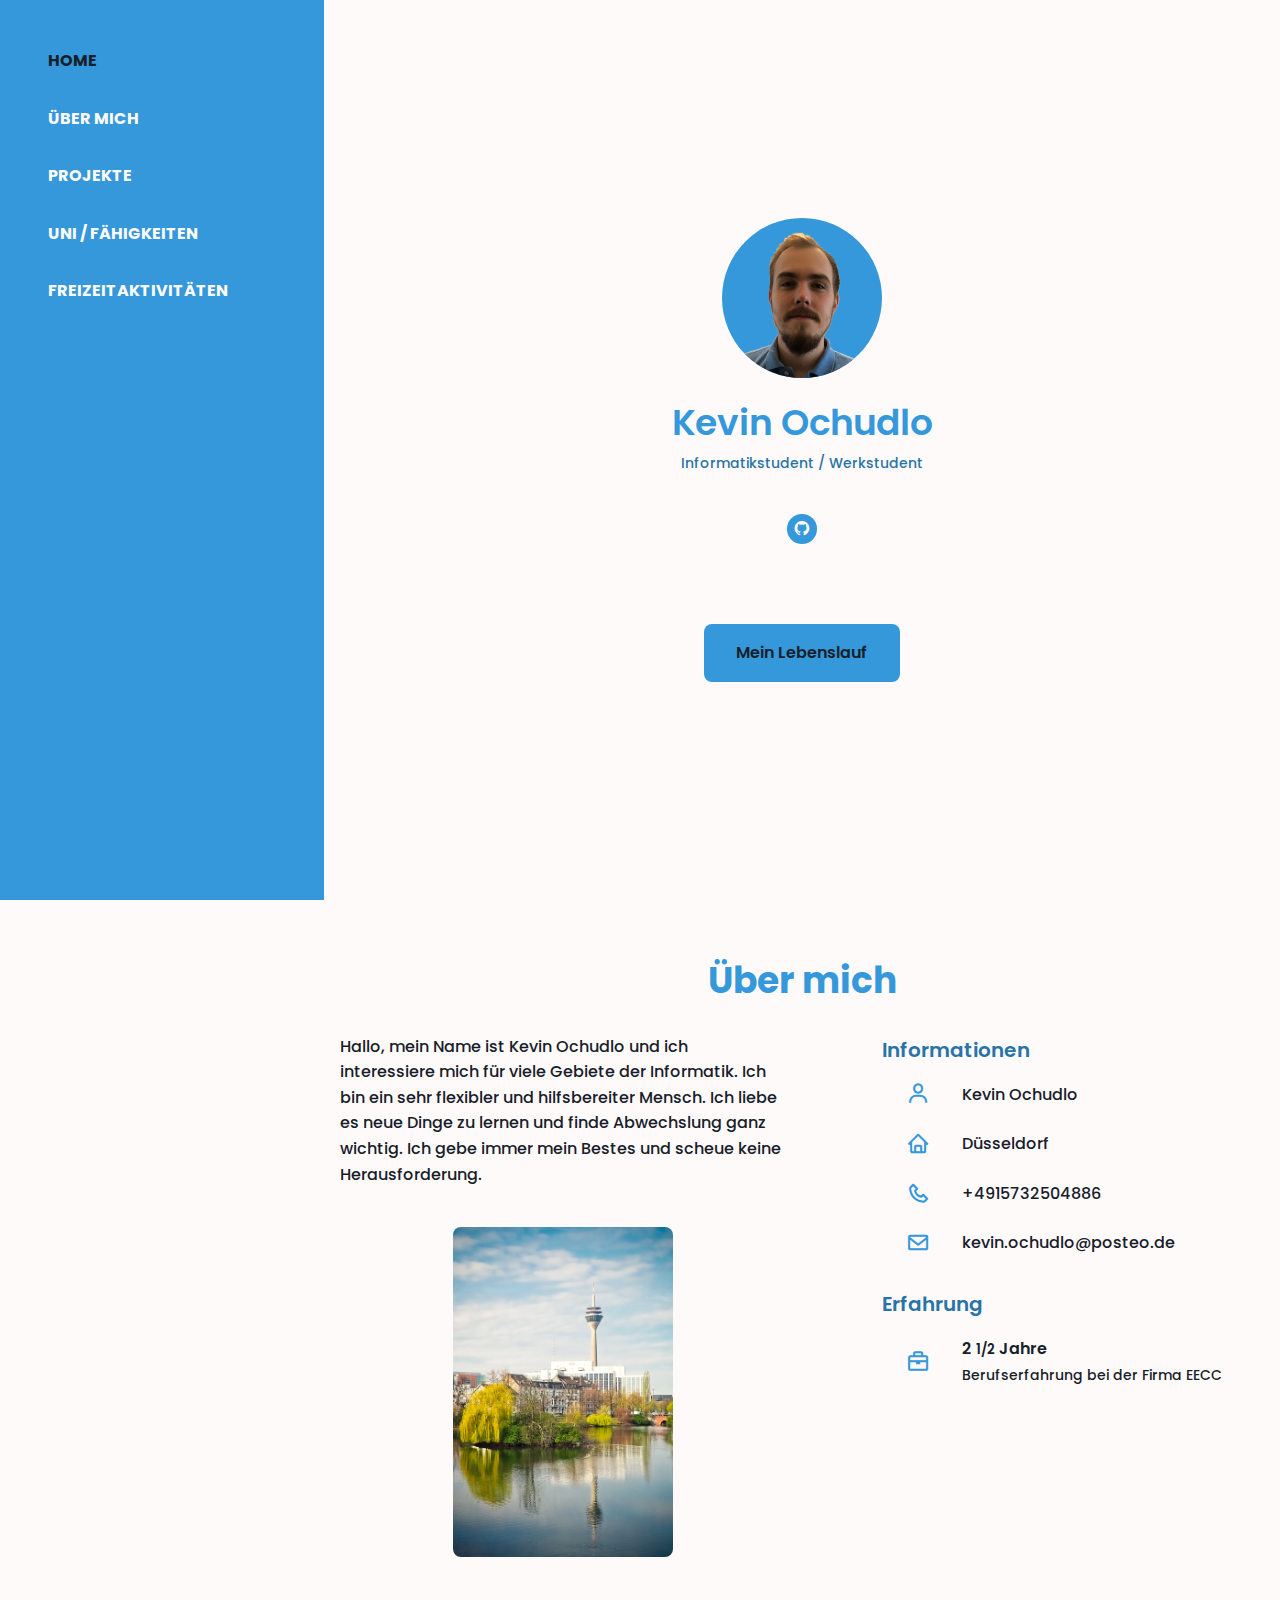
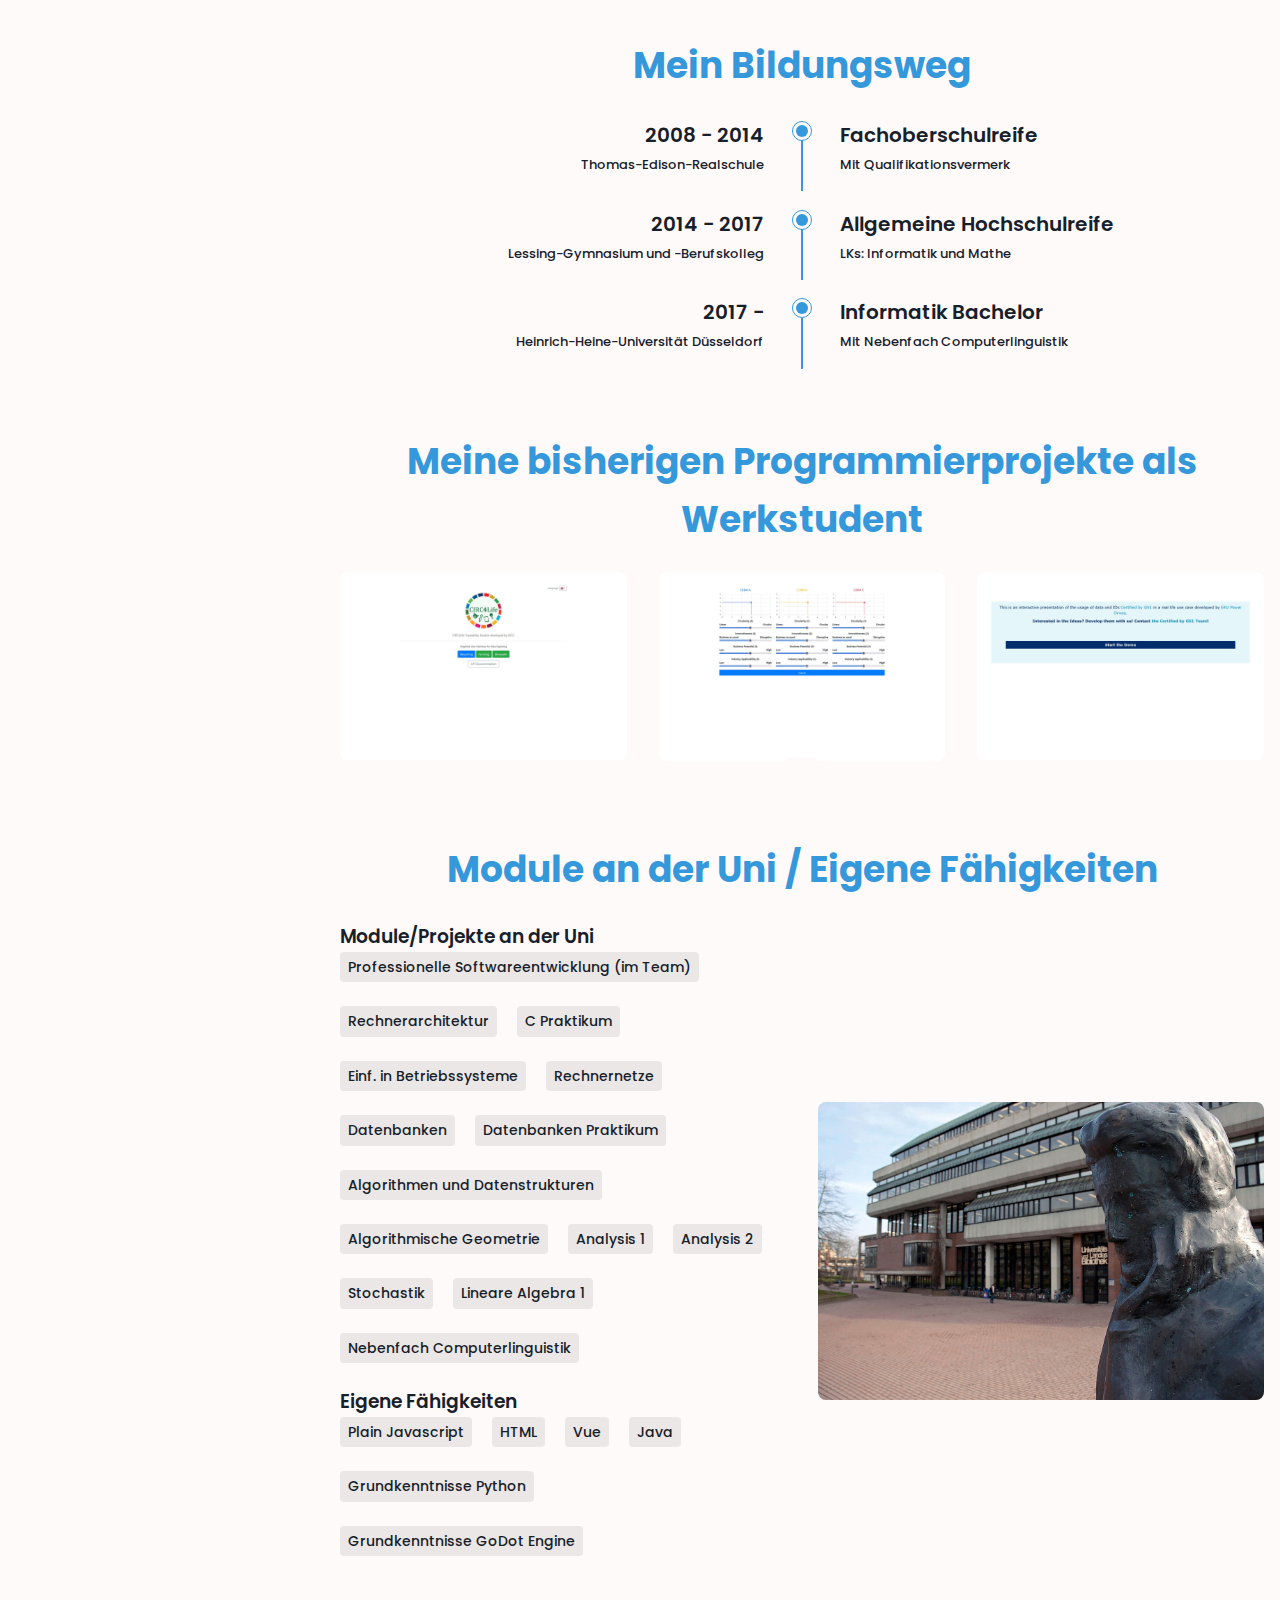
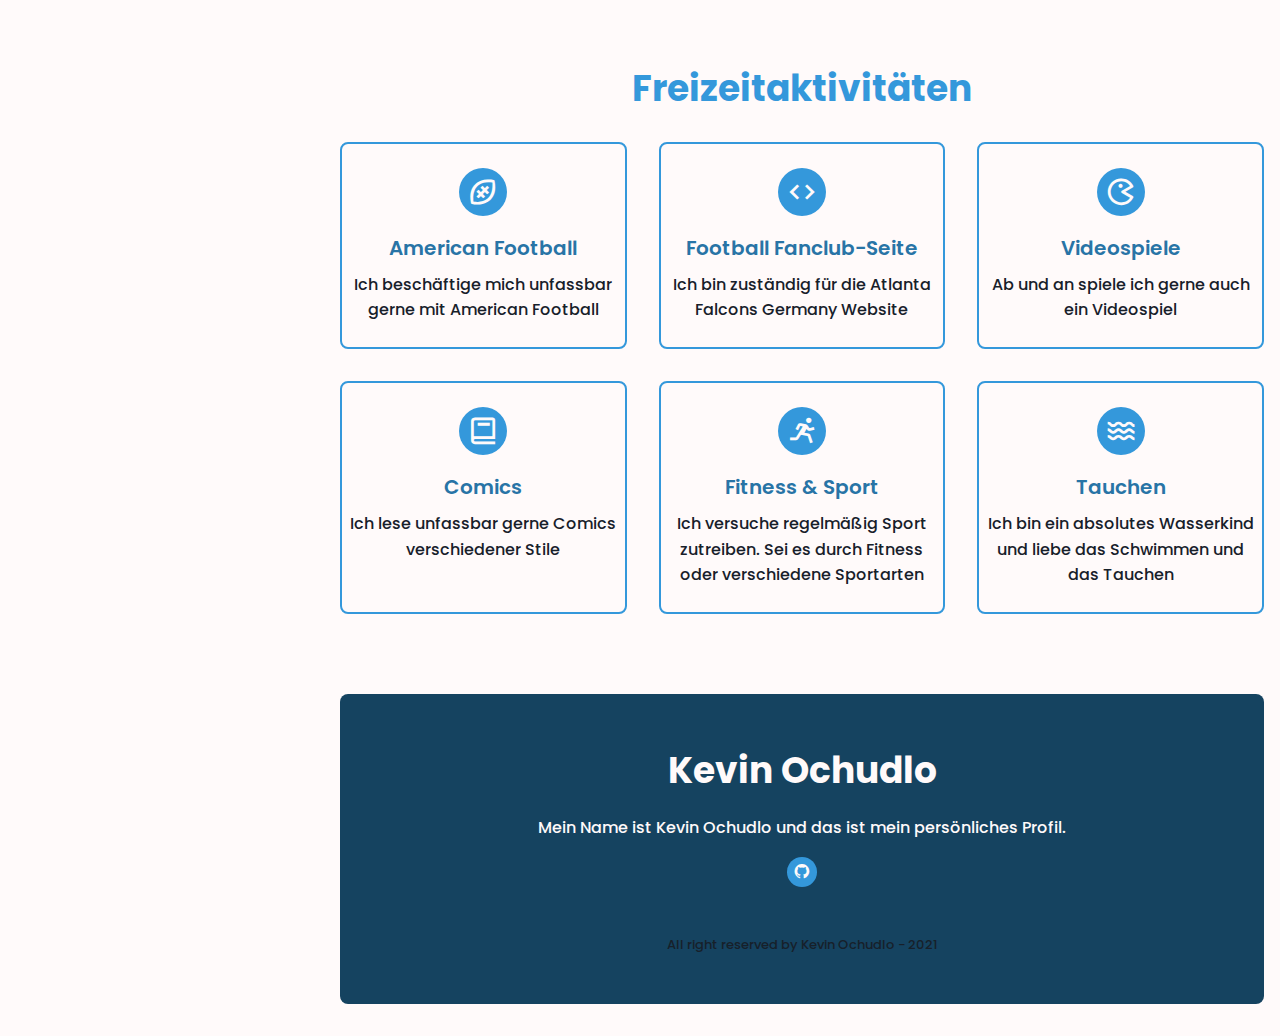
==== index.html @ 6a0972d5 "added lebenslauf.pdf" ====
<!DOCTYPE html>
<html lang="en">
    <head>
        <link rel="icon" href="assets/img/profil.png">
        <meta charset="UTF-8">
        <meta name="viewport" content="width=device-width, initial-scale=1.0">

        <link rel="stylesheet" href="assets/css/styles.css">
        <link href='https://cdn.jsdelivr.net/npm/boxicons@2.0.5/css/boxicons.min.css' rel='stylesheet'>

        <title>Kevin Ochudlo - Profil</title>
    </head>
    <body>
        <header class="l-header">
            <nav class="nav bd-grid">
                <div class="nav_toggle" id="nav-toggle">
                    <i class='bx bx-menu'></i>
                </div>

                <div>
                    <a href="#" class="nav_logo">Kevin Ochudlo</a>
                </div>
                <div class="nav_menu" id="nav-menu">
                    <div class="nav_close" id="nav-close">
                        <i class='bx bx-x' ></i>
                    </div>

                    <ul class="nav_list">
                        <li class="nav_item"><a href="#home" class="nav_link active">Home</a></li>
                        <li class="nav_item"><a href="#about" class="nav_link">Über mich</a></li>
                        <li class="nav_item"><a href="#works" class="nav_link">Projekte</a></li>
                        <li class="nav_item"><a href="#skills" class="nav_link">Uni / Fähigkeiten</a></li>
                        <li class="nav_item"><a href="#freetime" class="nav_link">Freizeitaktivitäten</a></li>
                    </ul>

                </div>
            </nav>
        </header>

        <main class="l-main">
            <section class="home" id="home">
                <div class="home_container bd-grid">
                    <div class="home_data">
                        <div class="home_img">
                            <img src="assets/img/profil.png" alt="">
                        </div>
                        <h1 class="home_title">Kevin Ochudlo</h1>
                        <span class="home_profession">Informatikstudent / Werkstudent</span>

                        <div class="home_social">
                            <a href="https://github.com/Kev-Och" class="home_social-link"><i class='bx bxl-github' ></i></a>
                        </div>
                        <a href="assets/pdf/Lebenslauf.pdf" download class="button home_button">Mein Lebenslauf</a>
                    </div>
                </div>
            </section>

            <section class="about section" id="about">
                <span class="section-subtitle"></span>
                <h2 class="section-title">Über mich</h2>

                <div class="about_container bd-grid">
                    <div class="about_data">
                        <p class="about_description">Hallo, mein Name ist Kevin Ochudlo und ich interessiere mich für viele Gebiete der Informatik. Ich bin ein sehr flexibler und hilfsbereiter Mensch. Ich liebe es neue Dinge zu lernen und finde Abwechslung ganz wichtig. Ich gebe immer mein Bestes und scheue keine Herausforderung.</p>
                        <img src="assets/img/about.png" alt="" class="about_img">
                    </div>

                    <div>
                        <div class="about_information">
                            <h3 class="about_information-title">Informationen</h3>

                            <div class="about_information-data">
                                <i class='bx bx-user about_information-icon'></i>
                                <span>Kevin Ochudlo</span>
                            </div>

                            <div class="about_information-data">
                                <i class='bx bx-home about_information-icon'></i>
                                <span>Düsseldorf</span>
                            </div>

                            <div class="about_information-data">
                                <i class='bx bx-phone about_information-icon'></i>
                                <span>+4915732504886</span>
                            </div>

                            <div class="about_information-data">
                                <i class='bx bx-envelope about_information-icon'></i>
                                <span>kevin.ochudlo@posteo.de</span>
                            </div>
                        </div>

                        <div class="about_information">
                            <h3 class="about_information-title">Erfahrung</h3>

                            <div class="about_information-data">
                                <i class='bx bx-briefcase about_information-icon'></i>
                                <div>
                                    <span class="about_information-subtitle">2 <small>1/2</small> Jahre</span>
                                    <span class="about_information-subtitle-small">Berufserfahrung bei der Firma EECC</span>
                                </div>
                            </div>

                        </div>
                    </div>

                </div>
            </section>

            <section class="education section">
                <h2 class="section-title">Mein Bildungsweg</h2>

                <div class="education_container bd-grid">
                    <div class="education_content">
                        <div>
                            <h3 class="education_year">2008 - 2014</h3>
                            <span class="education_university">Thomas-Edison-Realschule</span>
                        </div>

                        <div class="education_time">
                            <span class="education_rounder"></span>
                            <span class="education_line"></span>
                        </div>

                        <div>
                            <h3 class="education_race">Fachoberschulreife</h3>
                            <span class="education_speciality">Mit Qualifikationsvermerk</span>
                        </div>

                    </div>

                    <div class="education_content">
                        <div>
                            <h3 class="education_year">2014 - 2017</h3>
                            <span class="education_university">Lessing-Gymnasium und -Berufskolleg</span>
                        </div>

                        <div class="education_time">
                            <span class="education_rounder"></span>
                            <span class="education_line"></span>
                        </div>

                        <div>
                            <h3 class="education_race">Allgemeine Hochschulreife</h3>
                            <span class="education_speciality">LKs: Informatik und Mathe</span>
                        </div>

                    </div>

                    <div class="education_content">
                        <div>
                            <h3 class="education_year">2017 - </h3>
                            <span class="education_university">Heinrich-Heine-Universität Düsseldorf</span>
                        </div>

                        <div class="education_time">
                            <span class="education_rounder"></span>
                            <span class="education_line"></span>
                        </div>

                        <div>
                            <h3 class="education_race">Informatik Bachelor</h3>
                            <span class="education_speciality">Mit Nebenfach Computerlinguistik</span>
                        </div>

                    </div>

                </div>
            </section>

            <section class="work section" id="works">
                <h2 class="section-title">Meine bisherigen Programmierprojekte als Werkstudent</h2>
                <div class="works_container bd-grid">
                    <div class="works_img">
                        <img src="assets/img/circ4life.gif" alt="">

                        <div class="works_data">
                            <a href="https://circ4life.eecc.info/" class="works_link"><i class='bx bx-link-alt' ></i></a>
                            <a class="works_link"><i class='bx bx-code-alt' ></i></a>
                            <span class="works_title">Circ4Life</span>
                            <span class="works_subtitle">Source code privat</span>
                        </div>
                    </div>

                    <div class="works_img">
                        <img src="assets/img/validation.gif" alt="">

                        <div class="works_data">
                            <a href="https://circ4life.eecc.info/evaluation/index.html" class="works_link"><i class='bx bx-link-alt' ></i></a>
                            <a href="https://github.com/european-epc-competence-center/circ4life-oic2-validation-visualisation" class="works_link"><i class='bx bx-code'></i></a>
                            <span class="works_title">Validation Visualisation</span>
                            <span class="works_subtitle">Projekt für die Firma Laurea</span>
                        </div>
                    </div>

                    <div class="works_img">
                        <img src="assets/img/certified.gif" alt="">

                        <div class="works_data">
                            <a href="https://gs1-germany-innolab.github.io/eku-pd-certified-by-gs1-demo/" class="works_link"><i class='bx bx-link-alt' ></i></a>
                            <a href="https://github.com/gs1-germany-innolab/eku-pd-certified-by-gs1-demo" class="works_link"><i class='bx bx-code'></i></a>
                            <span class="works_title">EKU PD Demo</span>
                            <span class="works_subtitle">Projekt bei der Firma EECC</span>
                        </div>
                    </div>

                </div>
            </section>

            <section class="skills section" id="skills">
                <h2 class="section-title">Module an der Uni / Eigene Fähigkeiten</h2>

                <div class="skills_container bd-grid">
                    <div class="skills_box">
                        <h3 class="skills_subtitle">Module/Projekte an der Uni</h3>
                        <span class="skills_name">Professionelle Softwareentwicklung (im Team)</span>
                        <span class="skills_name">Rechnerarchitektur</span>
                        <span class="skills_name">C Praktikum</span>
                        <span class="skills_name">Einf. in Betriebssysteme</span>
                        <span class="skills_name">Rechnernetze</span>
                        <span class="skills_name">Datenbanken</span>
                        <span class="skills_name">Datenbanken Praktikum</span>
                        <span class="skills_name">Algorithmen und Datenstrukturen</span>
                        <span class="skills_name">Algorithmische Geometrie</span>
                        <span class="skills_name">Analysis 1</span>
                        <span class="skills_name">Analysis 2</span>
                        <span class="skills_name">Stochastik</span>
                        <span class="skills_name">Lineare Algebra 1</span>
                        <span class="skills_name">Nebenfach Computerlinguistik</span>

                        <h3 class="skills_subtitle">Eigene Fähigkeiten</h3>
                        <span class="skills_name">Plain Javascript</span>
                        <span class="skills_name">HTML</span>
                        <span class="skills_name">Vue</span>
                        <span class="skills_name">Java</span>
                        <span class="skills_name">Grundkenntnisse Python</span>
                        <span class="skills_name">Grundkenntnisse GoDot Engine</span>
                    </div>

                    <div class="skills_img">
                        <img src="assets/img/skill.jpg" alt="">
                    </div>
                </div>
            </section>

            <section class="freetime section" id="freetime">
                <h2 class="section-title">Freizeitaktivitäten</h2>

                <div class="freetime_container bd-grid">
                    <div class="freetime_content">
                        <i class='bx bx-ball freetime_icon'></i>
                        <h3 class="freetime_title">American Football</h3>
                        <p class="freetime_description">Ich beschäftige mich unfassbar gerne mit American Football</p>
                    </div>
                    
                    <div class="freetime_content">
                        <a href="https://www.atlantafalconsgermany.com/"><i class='bx bx-code freetime_icon'></i></a>
                        <h3 class="freetime_title">Football Fanclub-Seite</h3>
                        <p class="freetime_description">Ich bin zuständig für die Atlanta Falcons Germany Website</p>
                    </div>

                    <div class="freetime_content">
                        <i class='bx bx-game freetime_icon'></i>
                        <h3 class="freetime_title">Videospiele</h3>
                        <p class="freetime_description">Ab und an spiele ich gerne auch ein Videospiel</p>
                    </div>

                    <div class="freetime_content">
                        <i class='bx bx-book freetime_icon'></i>
                        <h3 class="freetime_title">Comics</h3>
                        <p class="freetime_description">Ich lese unfassbar gerne Comics verschiedener Stile</p>
                    </div>

                    <div class="freetime_content">
                        <i class='bx bx-run freetime_icon'></i>
                        <h3 class="freetime_title">Fitness & Sport</h3>
                        <p class="freetime_description">Ich versuche regelmäßig Sport zutreiben. Sei es durch Fitness oder verschiedene Sportarten</p>
                    </div>

                    <div class="freetime_content">
                        <i class='bx bx-water freetime_icon'></i>
                        <h3 class="freetime_title">Tauchen</h3>
                        <p class="freetime_description">Ich bin ein absolutes Wasserkind und liebe das Schwimmen und das Tauchen</p>
                    </div>
                </div>

            </section>

        </main>

        <footer class="footer section">
            <div class="footer_container">
                <h1 class="footer_title">Kevin Ochudlo</h1>
                <p class="footer_description">Mein Name ist Kevin Ochudlo und das ist mein persönliches Profil.</p>

                <div class="footer_social">
                    <a href="https://github.com/Kev-Och" class="footer_link"><i class='bx bxl-github' ></i></a>
                </div>

                <p class="footer_copy">All right reserved by Kevin Ochudlo - 2021</p>
            </div>
        </footer>

        <script src="assets/js/main.js"></script>
    </body>
</html>
---- assets/css/styles.css ----
@import url("https://fonts.googleapis.com/css2?family=Poppins:wght@400;500;600;700&display=swap");

:root{
--header-height: 3rem;
--nav-width: 324px;

   
  --font-medium: 500;
  --font-semi-bold: 600;
  --font-bold: 700;
  
  --first-color: #3498DB; 
  --first-color-dark: #2874A6;
  --first-color-darken: #154360;
  --text-color: #17202A;
  --first-color-light: #EAE7E6;
  --first-color-lighten: #FFFAFA;

  
  --body-font: 'Poppins', sans-serif;
  --h1-font-size: 1.5rem;
  --h2-font-size: 1.25rem;
  --h3-font-size: 1rem;
  --normal-font-size: .938rem;
  --small-font-size: .813rem;
  --smaller-font-size: .75rem;
  
  --mb-1: .5rem;
  --mb-2: 1rem;
  --mb-3: 1.5rem;
  --mb-4: 2rem;
  --mb-5: 2.5rem;
 
  --z-fixed: 100;
}
  
@media screen and (min-width: 768px){
  :root{
    --h1-font-size: 2.25rem;
    --h2-font-size: 1.5rem;
    --h3-font-size: 1.25rem;
    --normal-font-size: 1rem;
    --small-font-size: .875rem;
    --smaller-font-size: .813rem;
  }
}

*,::before,::after{
  box-sizing: border-box;
}

html{
  scroll-behavior: smooth;
}

body{
  margin: var(--header-height) 0 0 0;
  font-family: var(--body-font);
  font-size: var(--normal-font-size);
  font-weight: var(--font-medium);
  background-color: var(--first-color-lighten);
  color: var(--text-color);
  line-height: 1.6;
}

h1,h2,h3,p{
  margin: 0;
}

h3{
  font-weight: var(--font-semi-bold);
}

ul{
  margin: 0;
  padding: 0;
  list-style: none;
}

a{
  text-decoration: none;
  color: var(--text-color);
}

img{
  max-width: 100%;
  height: auto;
  display: block;
}

.section{
  padding: 4rem 0 2rem;
}

.section-title{
  font-size: var(--h1-font-size);
  color: var(--first-color);
  margin-bottom: var(--mb-3);
  text-align: center;
}

.section-subtitle{
  display: block;
  font-size: var(--small-font-size);
  color: var(--first-color-darken);
  text-align: center;
  font-weight: var(--font-bold);
  margin-bottom: .25rem;
}

.bd-grid{
  max-width: 1024px;
  display: grid;
  grid-template-columns: 100%;
  column-gap: 2rem;
  width: calc(100% - 2rem);
  margin-left: var(--mb-2);
  margin-right: var(--mb-2);
}

.l-header{
  width: 100%;
  position: fixed;
  top: 0;
  left: 0;
  z-index: var(--z-fixed);
  background-color: var(--first-color-lighten);
  box-shadow: 0 2px 4px rgba(0,0,0, .1);
}

.nav{
  height: var(--header-height);
  display: flex;
  justify-content: space-between;
  align-items: center;
}

.nav_menu{
  position: fixed;
  top: 0;
  left: -100%;
  width: 98%;
  height: 100vh;
  padding: 3rem;
  display: center;
  align-items: center;
  background-color: var(--first-color);
  transition: .5s;
}

.nav_close{
  position: absolute;
  top: 1rem;
  right: 1rem;
  font-size: 2rem;
  color: var(--first-color-dark);
  cursor: pointer;
}

.nav_item{
  margin-bottom: var(--mb-4);
}

.nav_link{
  font-size: 1rem;
  text-transform: uppercase;
  color: var(--first-color-lighten);
  font-weight: var(--font-bold);
  transition: .3s;
}

.nav_link:hover{
  color: var(--text-color);
}

.nav_toggle{
  color: var(--first-color-dark);
  font-size: 1.3rem;
  cursor: pointer;
}

.show{
  left: 0;
}

.active{
  color: var(--text-color);
}

.home_container{
  height: calc(100vh - var(--header-height));
  align-items: center;
}

.home_data{
  display: flex;
  flex-direction: column;
  align-items: center;
  height: max-content;
  text-align: center;
}

.home_img{
  padding-top: .4rem;
  padding-left: .1rem;
  width: 160px;
  height: 160px;
  background-color: var(--first-color);
  border-radius: 50%;
  overflow: hidden;
  margin-bottom: var(--mb-2);
}

.home_img img{
  width: 155px;
}

.home_title{
  font-size: var(--h1-font-size);
  color: var(--first-color);
  font-weight: var(--font-semi-bold);
}

.home_profession{
  font-size: var(--small-font-size);
  color: var(--first-color-dark);
  margin-bottom: var(--mb-5);
}

.home_social{
  margin-bottom: 5rem;
}

.home_social-link{
  display: inline-flex;
  background-color: var(--first-color);
  color: var(--first-color-lighten);
  font-size: 1.1rem;
  border-radius: 50%;
  padding: .40rem;
  margin: 0 var(--mb-1);
  transition: .3s;
}

.home_social-link:hover{
  background-color: var(--first-color-dark);
}

.home_button{
  width: 100%;
}

.button{
  display: inline-block;
  background-color: var(--first-color);
  color: var var(--first-color-lighten);
  padding: 1rem 2rem;
  font-weight: var(--font-semi-bold);
  border-radius: .5rem;
  transition: .3s;
}

.button:hover{
  background-color: var(--first-color-dark);
}

.button_light{
  background-color: var(--first-color-lighten);
  color: var(--first-color);
}

.button_light:hover{
  color: var(--first-color-lighten);
}

.about_container{
  row-gap: 2rem;
}

.about_data{
  text-align: center;
}

.about_description{
  margin-bottom: var(--mb-4);
}

.about_img{
  width: 150px;
  border-radius: .5rem;
  margin: 0 auto;
}

.about_information{
  margin-bottom: var(--mb-4);
}

.about_information-title{
  font-size: var(--h3-font-size);
  color: var(--first-color-dark);
  margin-bottom: var(--mb-2);
}

.about_information-data{
  display: flex;
  align-items: center;
  padding-left: 1.5rem;
  margin-bottom: var(--mb-3);
}

.about_information-icon{
  font-size: 1.5rem;
  color: var(--first-color);
  margin-right: var(--mb-4);
}

.about_information-subtitle{
  display: block;
  font-weight: var(--font-semi-bold);
}

.about_information-subtitle-small{
  font-size: var(--small-font-size);
}

.skills_container{
  row-gap: 2rem;
}

.skills_subtitke{
  color: var(--first-color);
  margin-bottom: var(--mb-3);
}

.skills_name{
  display: inline-block;
  font-size: var(--small-font-size);
  margin-right: var(--mb-2);
  margin-bottom: var(--mb-3);
  padding: .25rem .5rem;
  background-color: var(--first-color-light);
  border-radius: .25rem;
}

.skills_name:hover{
  background-color: var(--first-color);
  color: var(--first-color-light);
}
.skills_img img{
  border-radius: .5rem;
}

.education_container{
  row-gap: 2rem;
}

.education_content{
  display: grid;
  grid-template-columns: 1fr max-content 1fr;
}

.education_year, .education_race{
  font-size: var(--h3-font-size);
  margin-bottom: .25rem;
}

.education_university, .education_speciality{
  display: block;
  font-size: var(--smaller-font-size);
}

.education_year, .education_university{
  text-align: right;
}

.education_time{
  padding: 0 1rem;
  justify-self: center;
}

.education_rounder{
  position: relative;
  display: inline-block;
  width: 12px;
  height: 12px;
  background-color: var(--first-color);
  border-radius: 50%;
}

.education_rounder::before{
  content: '';
  position: absolute;
  transform: translate(-4px, -4px);
  width: 20px;
  height: 20px;
  border: 1px solid var(--first-color);
  border-radius: 50%;
}

.education_line{
  display: block;
  height: 90%;
  width: 2px;
  background-color: var(--first-color);
  transform: translate(5px, -4px);
}

.works_container{
  justify-items: center;
  row-gap: 2rem;
}

.works_img{
  position: relative;
  overflow: hidden;
  border-radius: .5rem;
}

.works_data{
  position: absolute;
  bottom: -100%;
  width: 100%;
  height: 100%;
  display: flex;
  flex-direction: column;
  justify-content: center;
  align-items: center;
  background: rgba(40,116,166, .7);
  border-radius: .5rem;
  transition: .3s;
}

.works_link{
  display: inline-flex;
  font-size: 1.5rem;
  background-color: var(--first-color-lighten);
  color: var(--first-color);
  padding: .25rem;
  border-radius: .25rem;
  margin-bottom: var(--mb-2);
}

.works_title{
  font-size: var(--h2-font-size);
  color: var(--first-color-lighten);
}

.works_img:hover .works_data{
  bottom: 0;
}

.works_subtitle{
  font-size: var(--smaller-font-size);
  color: var(--first-color-lighten);
}

.freetime_container{
  row-gap: 2rem;
}

.freetime_content{
  padding: 1.5rem .5rem;
  border: 2px solid var(--first-color);
  border-radius: .5rem;
  text-align: center;
}

.freetime_icon{
  font-size: 2rem;
  padding: .5rem;
  background-color: var(--first-color);
  color: var(--first-color-lighten);
  border-radius: 50%;
  margin-bottom: var(--mb-2);
}

.freetime_title{
  font-size: 1.25rem;
  color: var(--first-color-dark);
  margin-bottom: var(--mb-1);
}

.freetime_content, .freetimme_icon, .freetime_descirption, .freetime_title{
  transition: .5s;
}

.freetime_content:hover{
  background-color: var(--first-color);
}

.freetime_content:hover .freetime_icon{
  background-color: var(--first-color-lighten);
  color: var(--first-color);
}

.freetime_content:hover .freetime_title{
  color: var(--first-color-lighten);
}

.freetime_content:hover .freetime_description{
  color: var(--first-color-lighten);
}

.footer{
  background-color: var(--first-color-darken);
  color: var(--first-color-lighten);
  text-align: center;
}

.footer_title{
  font-size: var(--h1-font-size);
  margin-bottom: var(--mb-2);
}

.footer_description{
  margin-bottom: var(--mb-2);
}
.footer_social{
  margin-bottom: 3rem;
}

.footer_link{
  display: inline-flex;
  background-color: var(--first-color);
  color: var(--first-color-lighten);
  font-size: 1.1rem;
  border-radius: 50%;
  padding: .40rem;
  margin: 0 var(--mb-1);
  transition: .3s;
}

.footer_link:hover{
  background-color: var(--first-color-lighten);
  color: var(--first-color);
}

.footer_copy{
  font-size: var(--smaller-font-size);
  color: var(--text-color);
}

@media screen and (min-width: 768px){
  .home_button{
    width: initial;
  }

  .nav_menu{
    width: var(--nav-width);
  }

  .about_container, .freetime_container, .works_container{
    grid-template-columns: repeat(2,1fr);
  }

  .about_data{
    text-align: initial;
  }

  .about_description{
    margin-bottom: var(--mb-5);
  }

  .about_img{
    width: 220px;
  }

  .about_information{
    padding-left: 4rem;
  }

  .skills_container{
    grid-template-columns: repeat(2, 1fr);
    align-items: center;
  }

  .education_time{
    padding: 0 2rem;
  }

  .footer{
    background: none;
  }

  .footer_container{
    background-color: var(--first-color-darken);
    padding: 3rem 0;
    border-radius: .5rem;
    margin-left: 1rem;
    margin-right: 1rem;
  }
}

@media screen and (min-width: 1024px){
  body{
    margin: 0;
    padding-left: var(--nav-width);
  }

  .l-header{
    width: 0;
  }
  .nav_toggle, .nav_logo, .nav_close{
    display: none;
  }

  .nav_menu{
    left: 0;
  }

  .home_container{
    height: 100vh;
  }

  .section{
    padding: 3rem 0 2rem;
  }

  .bd-grid{
    margin-left: auto;
    margin-right: auto;
  }

  .freetime_container, .works_container{
    grid-template-columns: repeat(3,1fr);
  }
}
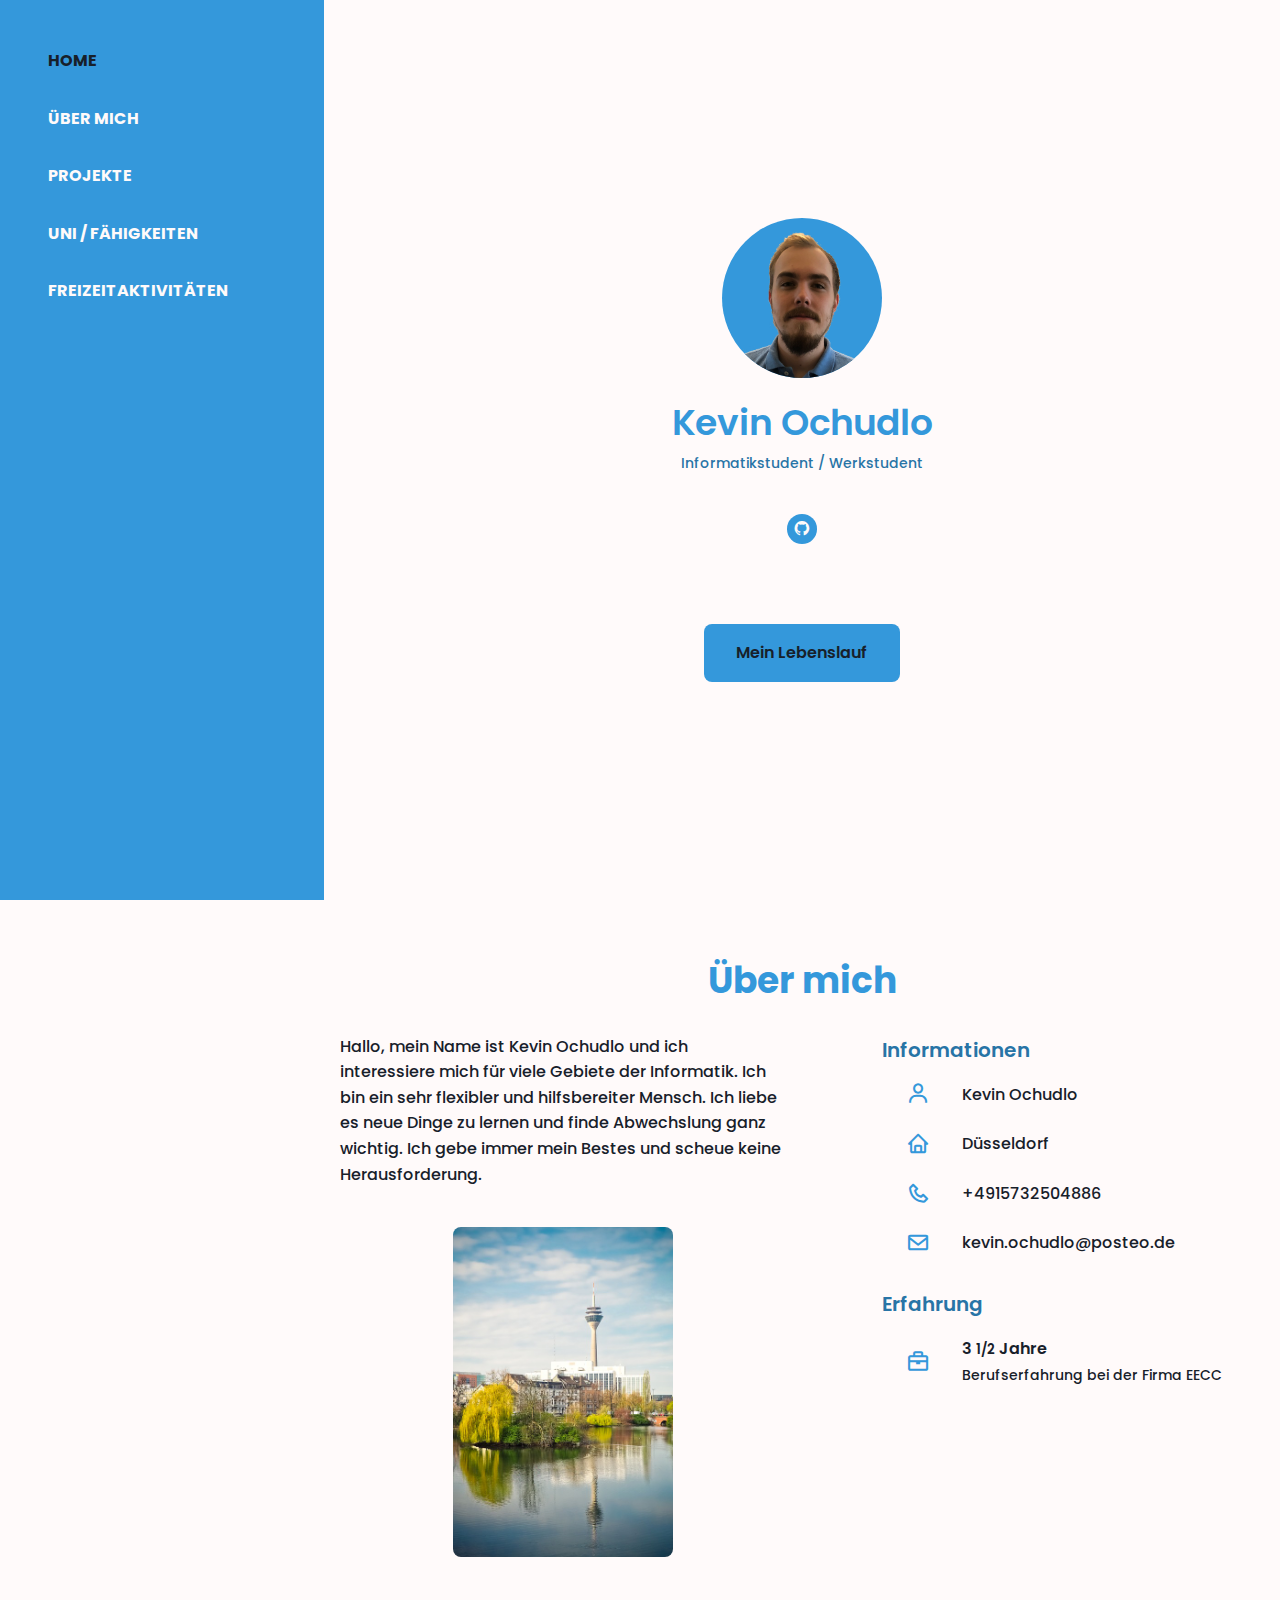
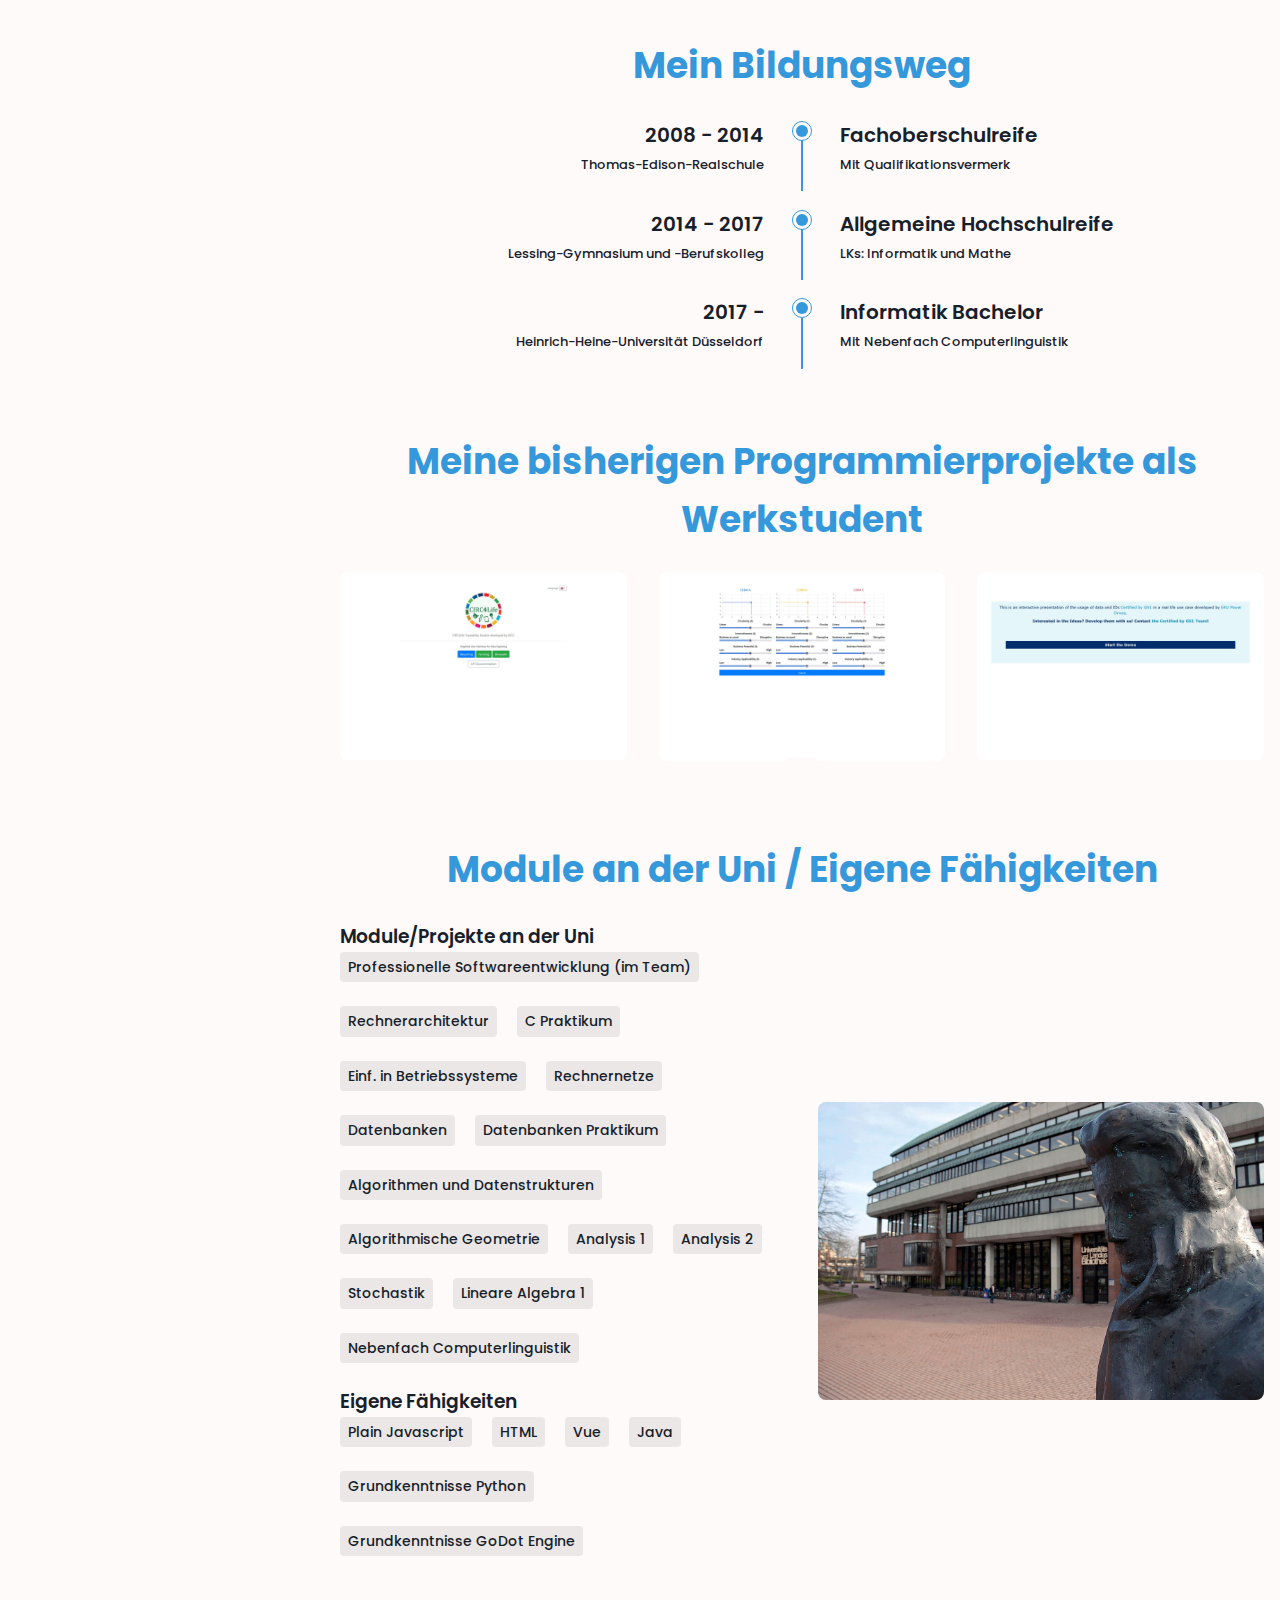
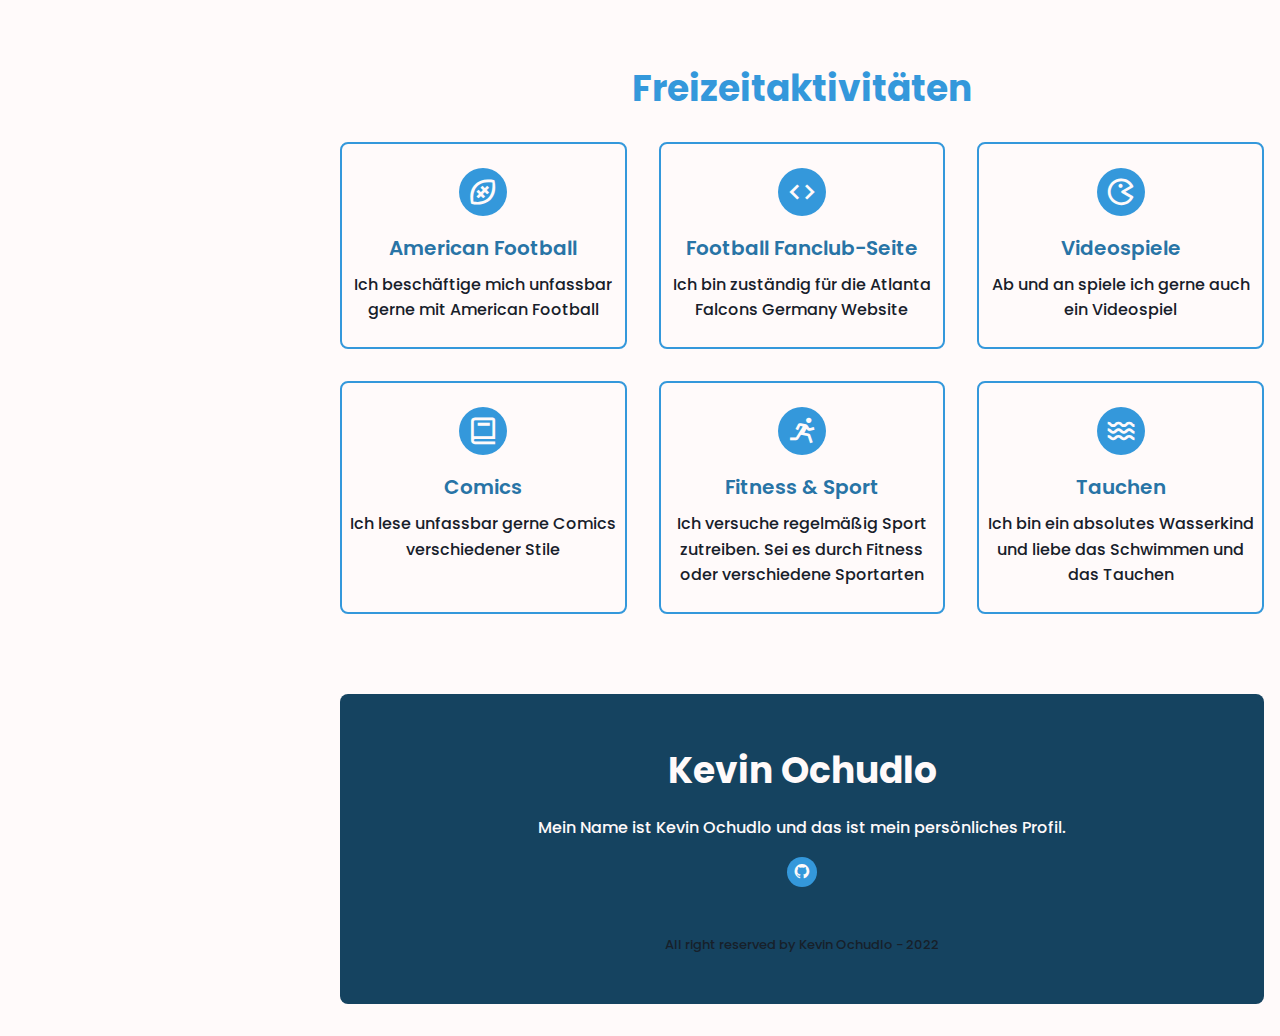
==== commit 92ee4bc9: "Update index.html" ====
--- a/index.html
+++ b/index.html
@@ -96,7 +96,7 @@
                             <div class="about_information-data">
                                 <i class='bx bx-briefcase about_information-icon'></i>
                                 <div>
-                                    <span class="about_information-subtitle">2 <small>1/2</small> Jahre</span>
+                                    <span class="about_information-subtitle">3 <small>1/2</small> Jahre</span>
                                     <span class="about_information-subtitle-small">Berufserfahrung bei der Firma EECC</span>
                                 </div>
                             </div>
@@ -297,7 +297,7 @@
                     <a href="https://github.com/Kev-Och" class="footer_link"><i class='bx bxl-github' ></i></a>
                 </div>
 
-                <p class="footer_copy">All right reserved by Kevin Ochudlo - 2021</p>
+                <p class="footer_copy">All right reserved by Kevin Ochudlo - 2022</p>
             </div>
         </footer>
 
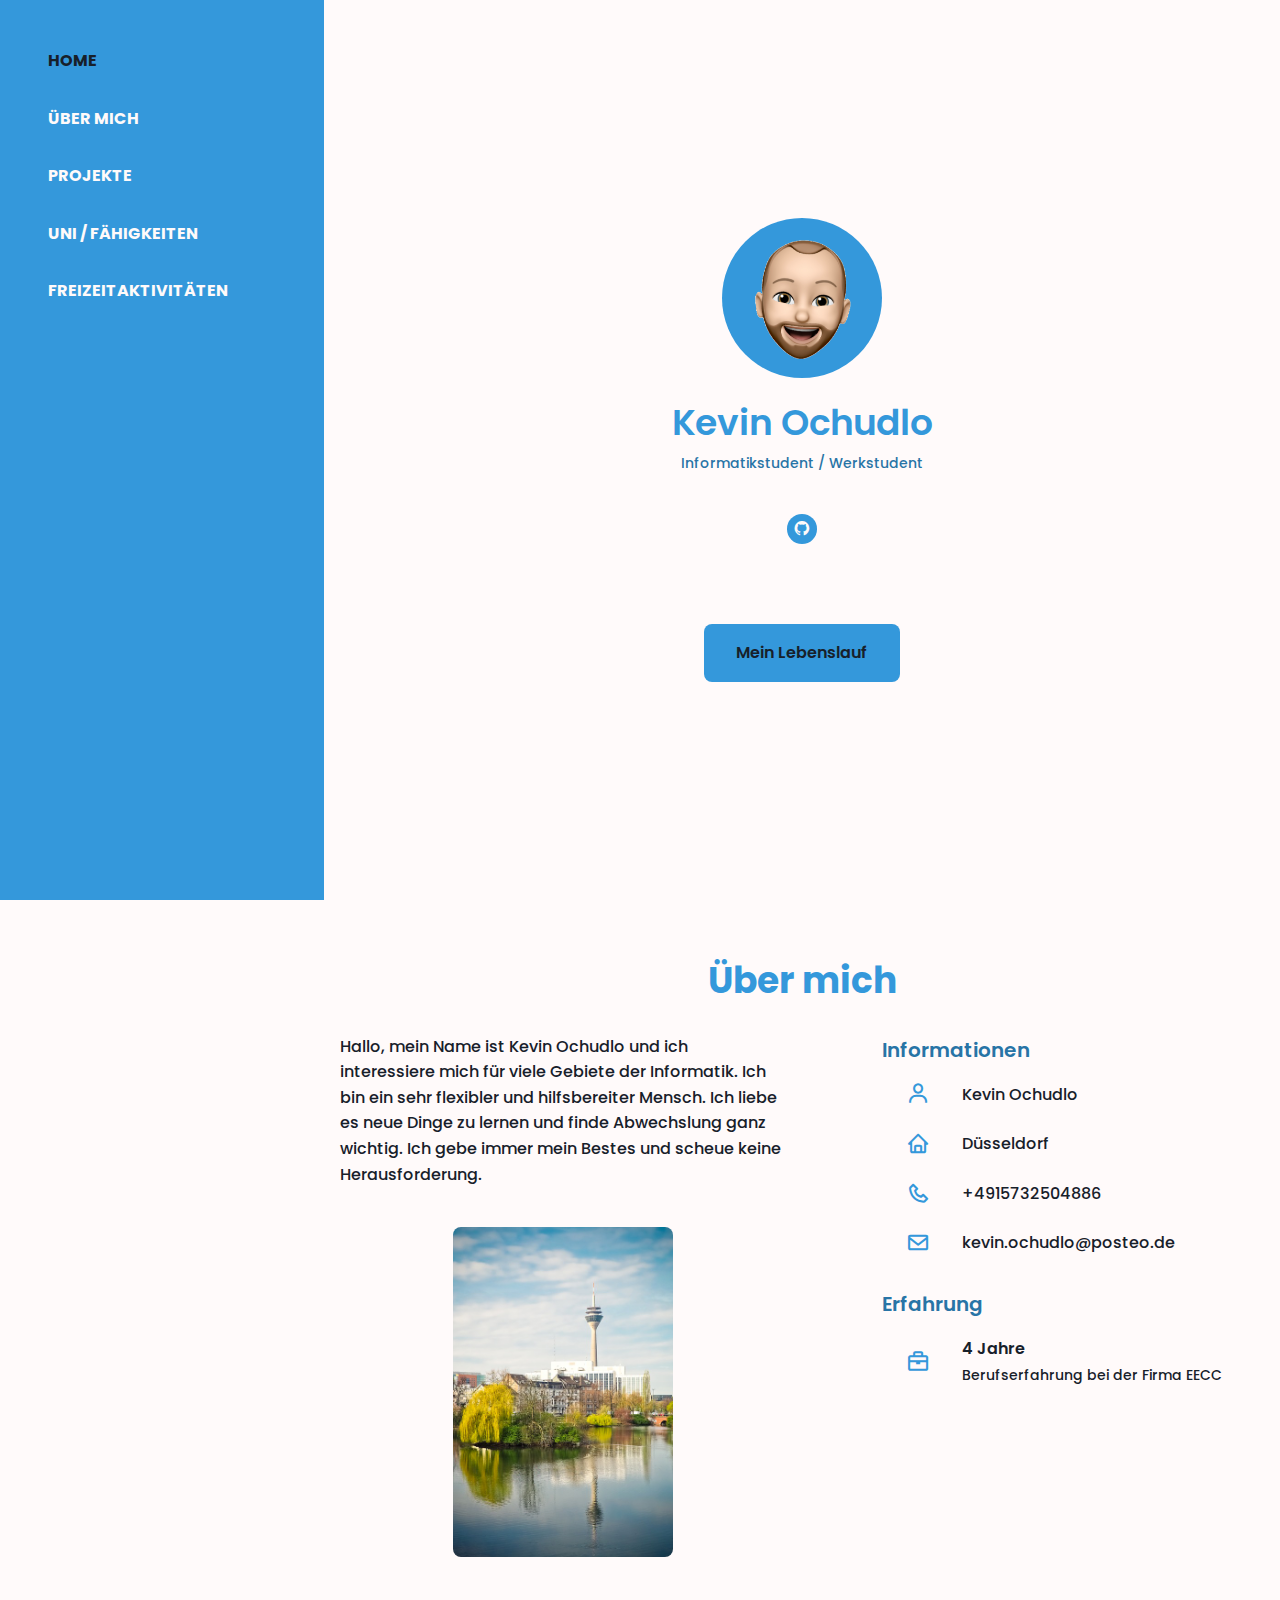
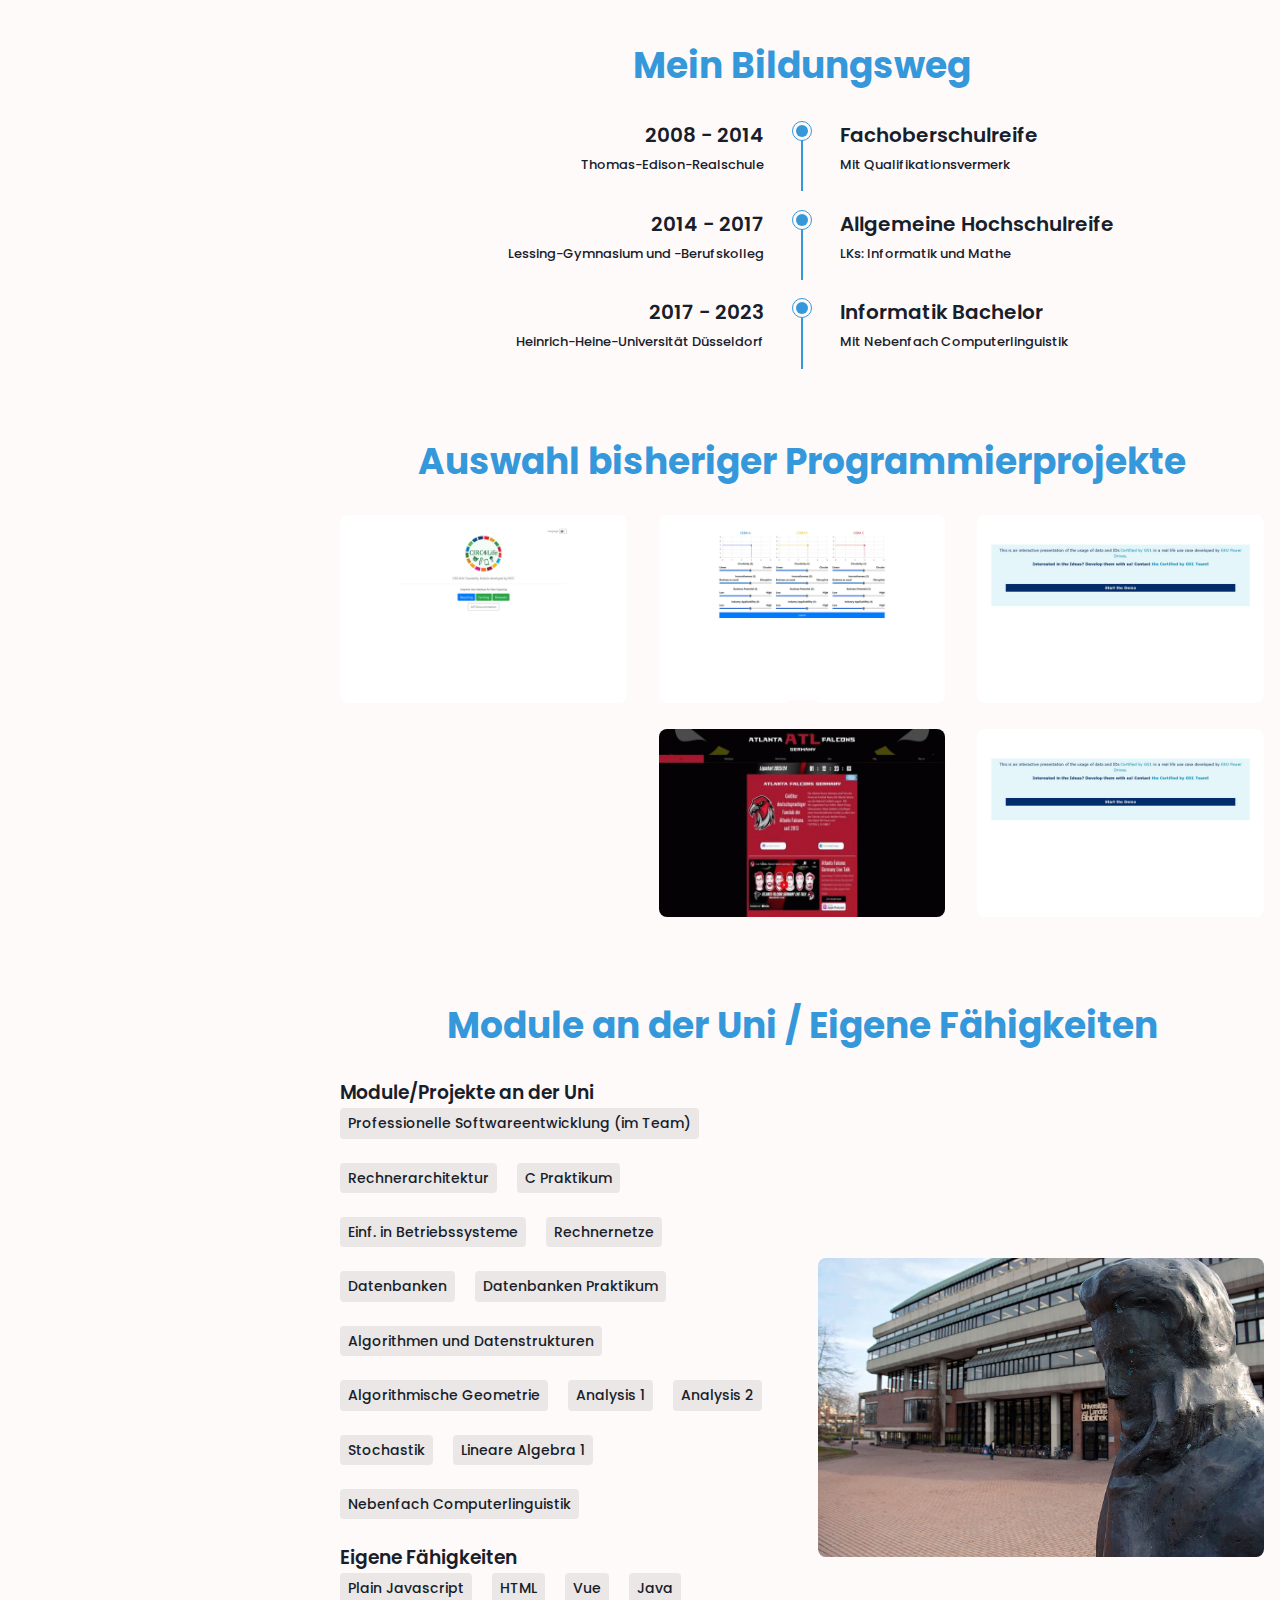
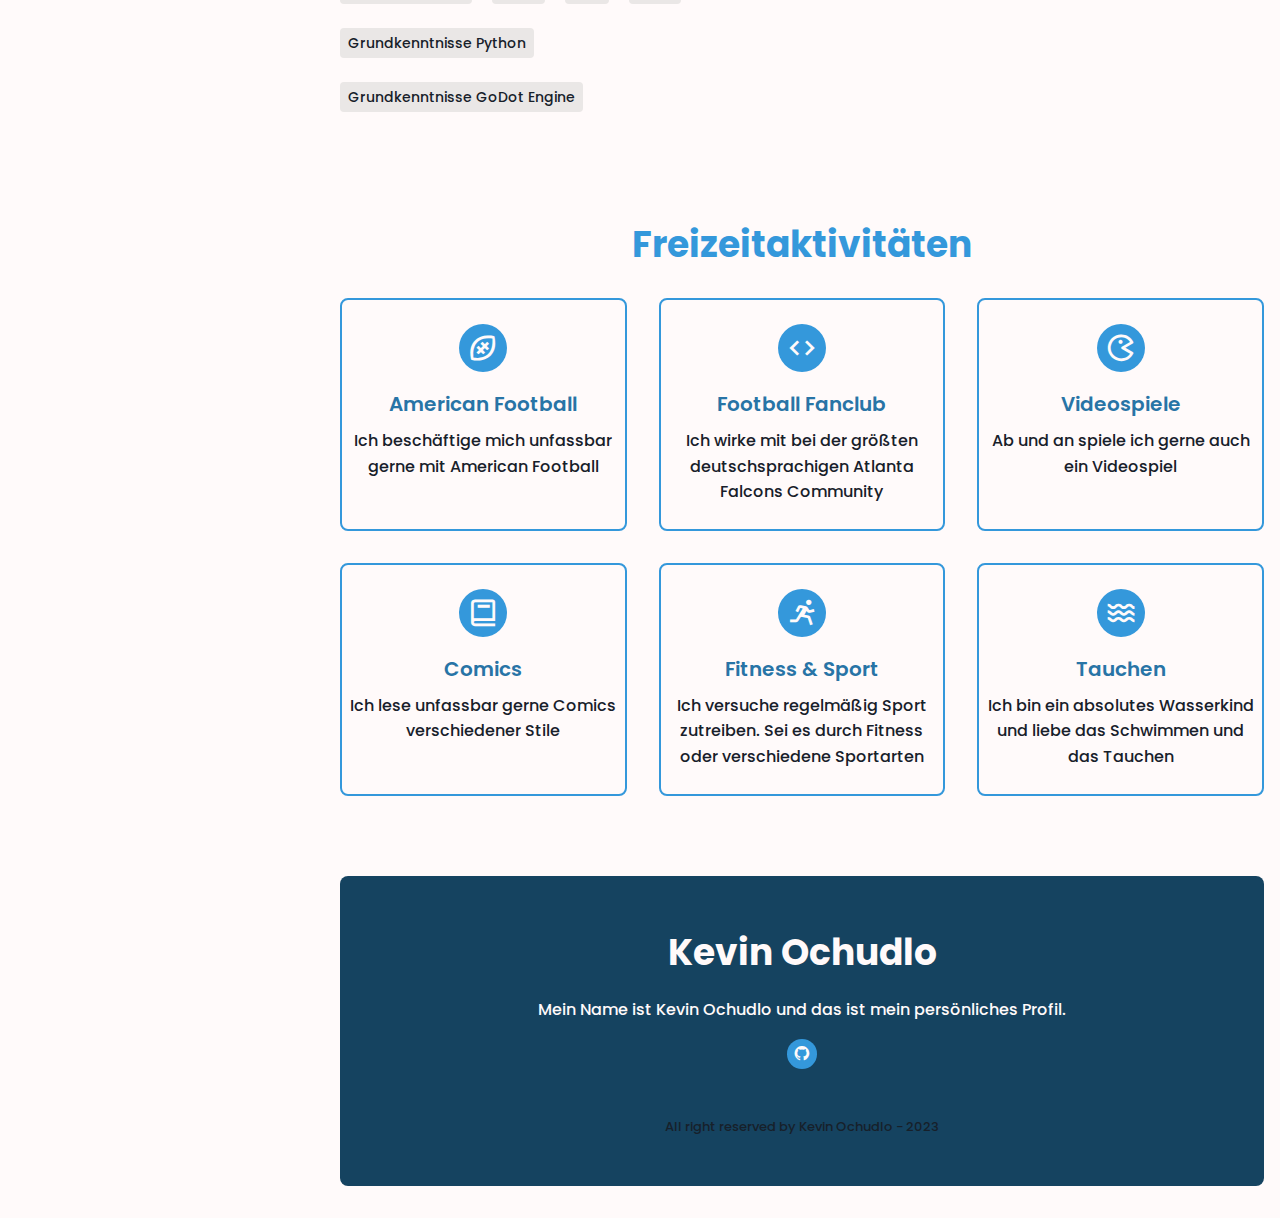
==== commit 1945100a: "updated page" ====
--- a/index.html
+++ b/index.html
@@ -50,7 +50,7 @@
                         <div class="home_social">
                             <a href="https://github.com/Kev-Och" class="home_social-link"><i class='bx bxl-github' ></i></a>
                         </div>
-                        <a href="assets/pdf/Lebenslauf.pdf" download class="button home_button">Mein Lebenslauf</a>
+                        <a href="assets/pdf/CV.pdf" download class="button home_button">Mein Lebenslauf</a>
                     </div>
                 </div>
             </section>
@@ -96,7 +96,7 @@
                             <div class="about_information-data">
                                 <i class='bx bx-briefcase about_information-icon'></i>
                                 <div>
-                                    <span class="about_information-subtitle">3 <small>1/2</small> Jahre</span>
+                                    <span class="about_information-subtitle">4 Jahre</span>
                                     <span class="about_information-subtitle-small">Berufserfahrung bei der Firma EECC</span>
                                 </div>
                             </div>
@@ -149,7 +149,7 @@
 
                     <div class="education_content">
                         <div>
-                            <h3 class="education_year">2017 - </h3>
+                            <h3 class="education_year">2017 - 2023</h3>
                             <span class="education_university">Heinrich-Heine-Universität Düsseldorf</span>
                         </div>
 
@@ -169,7 +169,7 @@
             </section>
 
             <section class="work section" id="works">
-                <h2 class="section-title">Meine bisherigen Programmierprojekte als Werkstudent</h2>
+                <h2 class="section-title">Auswahl bisheriger Programmierprojekte</h2>
                 <div class="works_container bd-grid">
                     <div class="works_img">
                         <img src="assets/img/circ4life.gif" alt="">
@@ -178,7 +178,7 @@
                             <a href="https://circ4life.eecc.info/" class="works_link"><i class='bx bx-link-alt' ></i></a>
                             <a class="works_link"><i class='bx bx-code-alt' ></i></a>
                             <span class="works_title">Circ4Life</span>
-                            <span class="works_subtitle">Source code privat</span>
+                            <span class="works_subtitle">Projekt als Werkstudent</span>
                         </div>
                     </div>
 
@@ -186,10 +186,46 @@
                         <img src="assets/img/validation.gif" alt="">
 
                         <div class="works_data">
-                            <a href="https://circ4life.eecc.info/evaluation/index.html" class="works_link"><i class='bx bx-link-alt' ></i></a>
+                            <a class="works_link"><i class='bx bx-unlink' ></i></a>
                             <a href="https://github.com/european-epc-competence-center/circ4life-oic2-validation-visualisation" class="works_link"><i class='bx bx-code'></i></a>
                             <span class="works_title">Validation Visualisation</span>
-                            <span class="works_subtitle">Projekt für die Firma Laurea</span>
+                            <span class="works_subtitle">Projekt als Werkstudent</span>
+                        </div>
+                    </div>
+
+                    <div class="works_img">
+                        <img src="assets/img/certified.gif" alt="">
+
+                        <div class="works_data">
+                            <a href="https://gs1-germany-innolab.github.io/eku-pd-certified-by-gs1-demo/" class="works_link"><i class='bx bx-link-alt' ></i></a>
+                            <a href="https://github.com/gs1-germany-innolab/eku-pd-certified-by-gs1-demo" class="works_link"><i class='bx bx-code'></i></a>
+                            <span class="works_title">EKU PD Demo</span>
+                            <span class="works_subtitle">Projekt als Werkstudent</span>
+                        </div>
+                    </div>
+
+                </div>
+                <br>
+                <div class="works_container bd-grid">
+                  <div class="works_img">
+                      <img src="assets/img/bayer.gif" alt="">
+
+                      <div class="works_data">
+                          <a class="works_link"><i class='bx bx-unlink' ></i></a>
+                          <a class="works_link"><i class='bx bx-code-alt'></i></a>
+                          <span class="works_title">Bayer RFID Java Projekt</span>
+                          <span class="works_subtitle">Projekt als Werkstudent</span>
+                      </div>
+                  </div>
+
+                    <div class="works_img">
+                        <img src="assets/img/falcons.gif" alt="">
+
+                        <div class="works_data">
+                            <a href="https://www.atlantafalconsgermany.com/" class="works_link"><i class='bx bx-link-alt' ></i></a>
+                            <a class="works_link"><i class='bx bx-code-alt'></i></a>
+                            <span class="works_title">Fanseite der ATLGer</span>
+                            <span class="works_subtitle">Privates Projekt</span>
                         </div>
                     </div>
 
@@ -252,11 +288,11 @@
                         <h3 class="freetime_title">American Football</h3>
                         <p class="freetime_description">Ich beschäftige mich unfassbar gerne mit American Football</p>
                     </div>
-                    
+
                     <div class="freetime_content">
                         <a href="https://www.atlantafalconsgermany.com/"><i class='bx bx-code freetime_icon'></i></a>
-                        <h3 class="freetime_title">Football Fanclub-Seite</h3>
-                        <p class="freetime_description">Ich bin zuständig für die Atlanta Falcons Germany Website</p>
+                        <h3 class="freetime_title">Football Fanclub</h3>
+                        <p class="freetime_description">Ich wirke mit bei der größten deutschsprachigen Atlanta Falcons Community</p>
                     </div>
 
                     <div class="freetime_content">
@@ -297,7 +333,7 @@
                     <a href="https://github.com/Kev-Och" class="footer_link"><i class='bx bxl-github' ></i></a>
                 </div>
 
-                <p class="footer_copy">All right reserved by Kevin Ochudlo - 2022</p>
+                <p class="footer_copy">All right reserved by Kevin Ochudlo - 2023</p>
             </div>
         </footer>
 
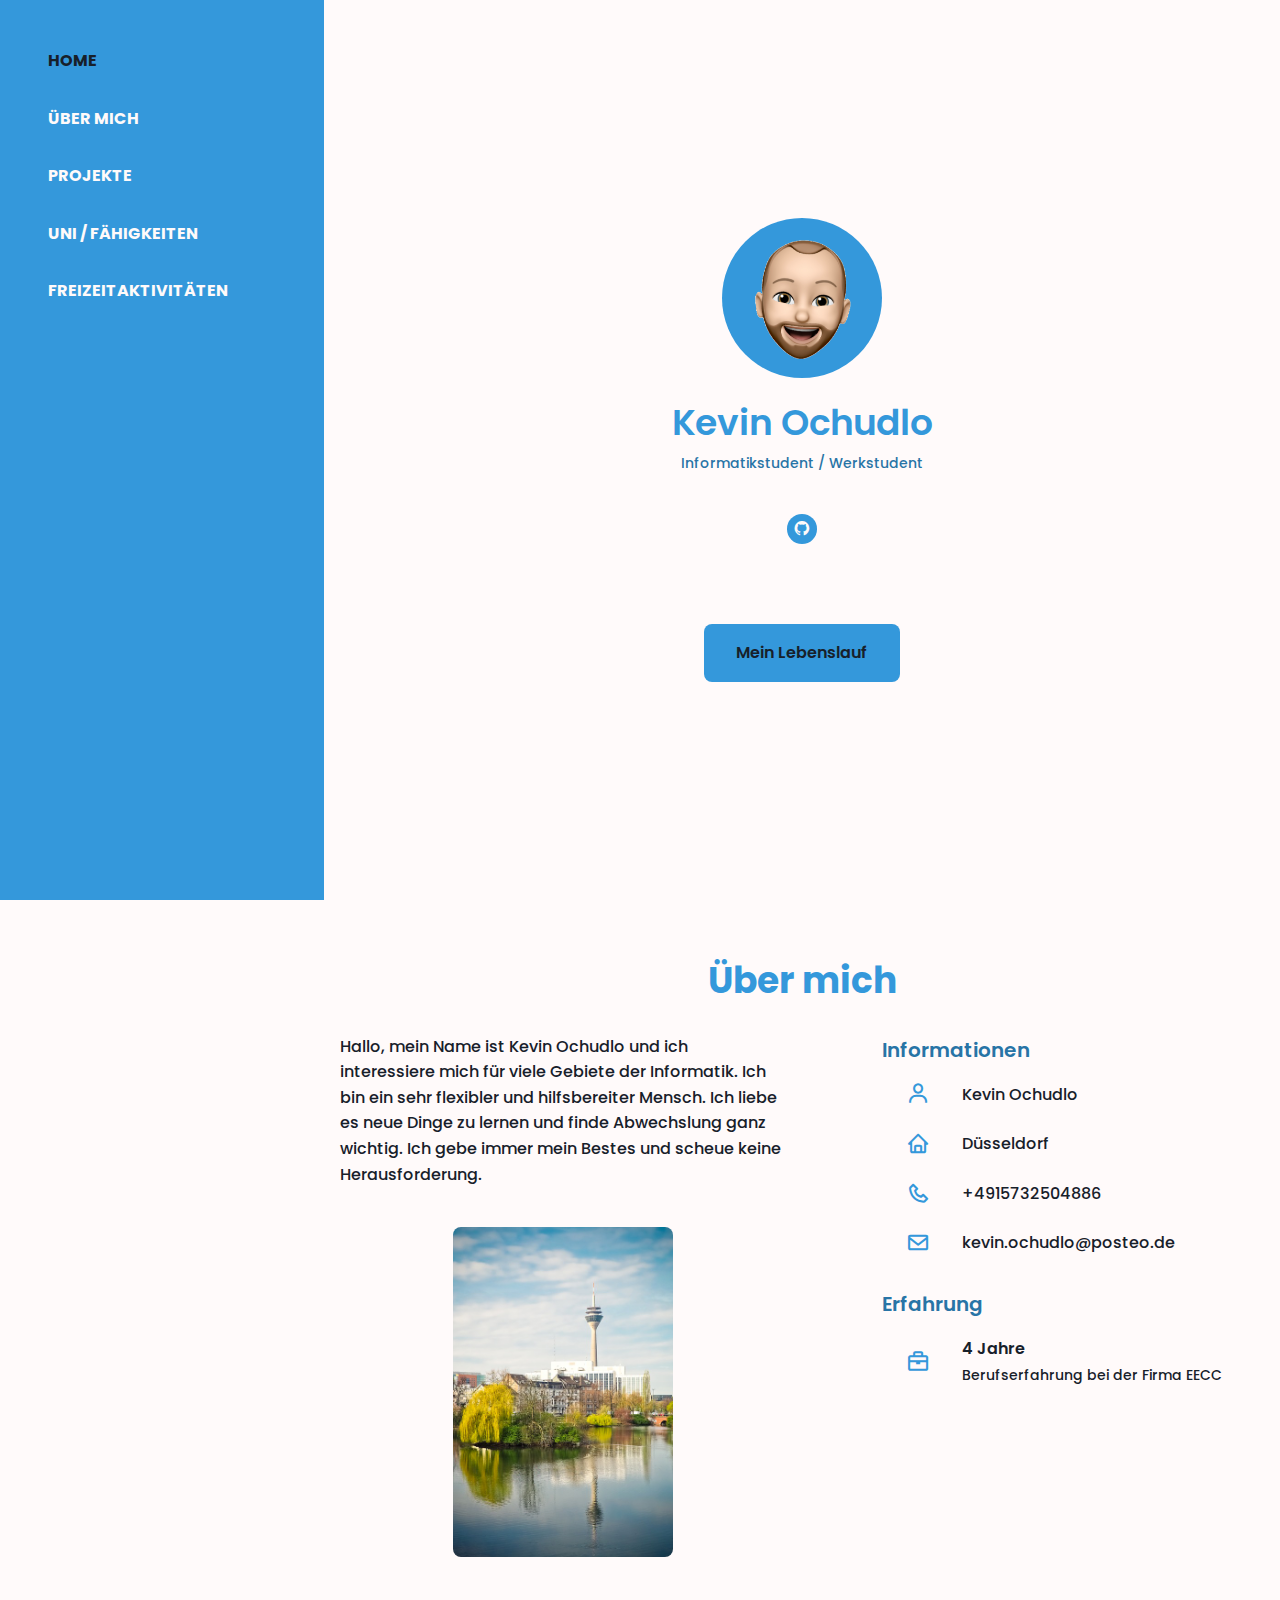
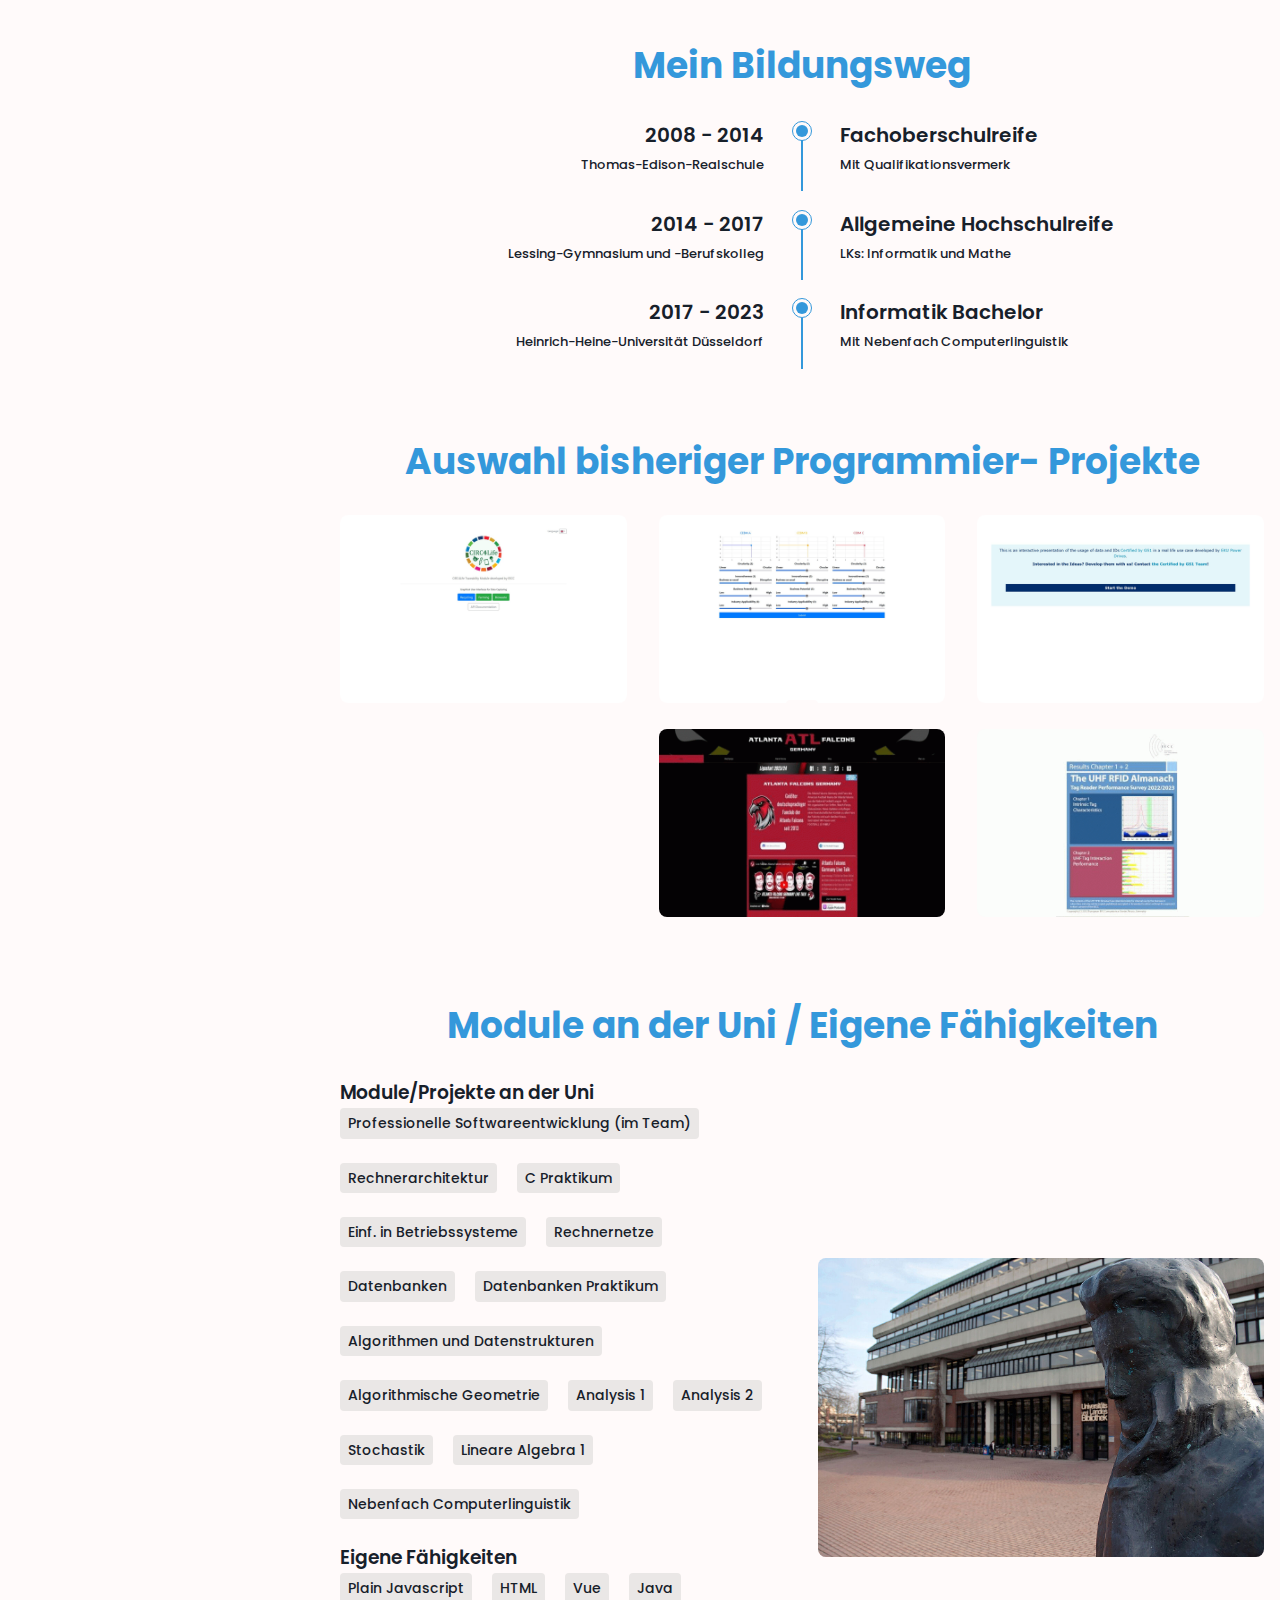
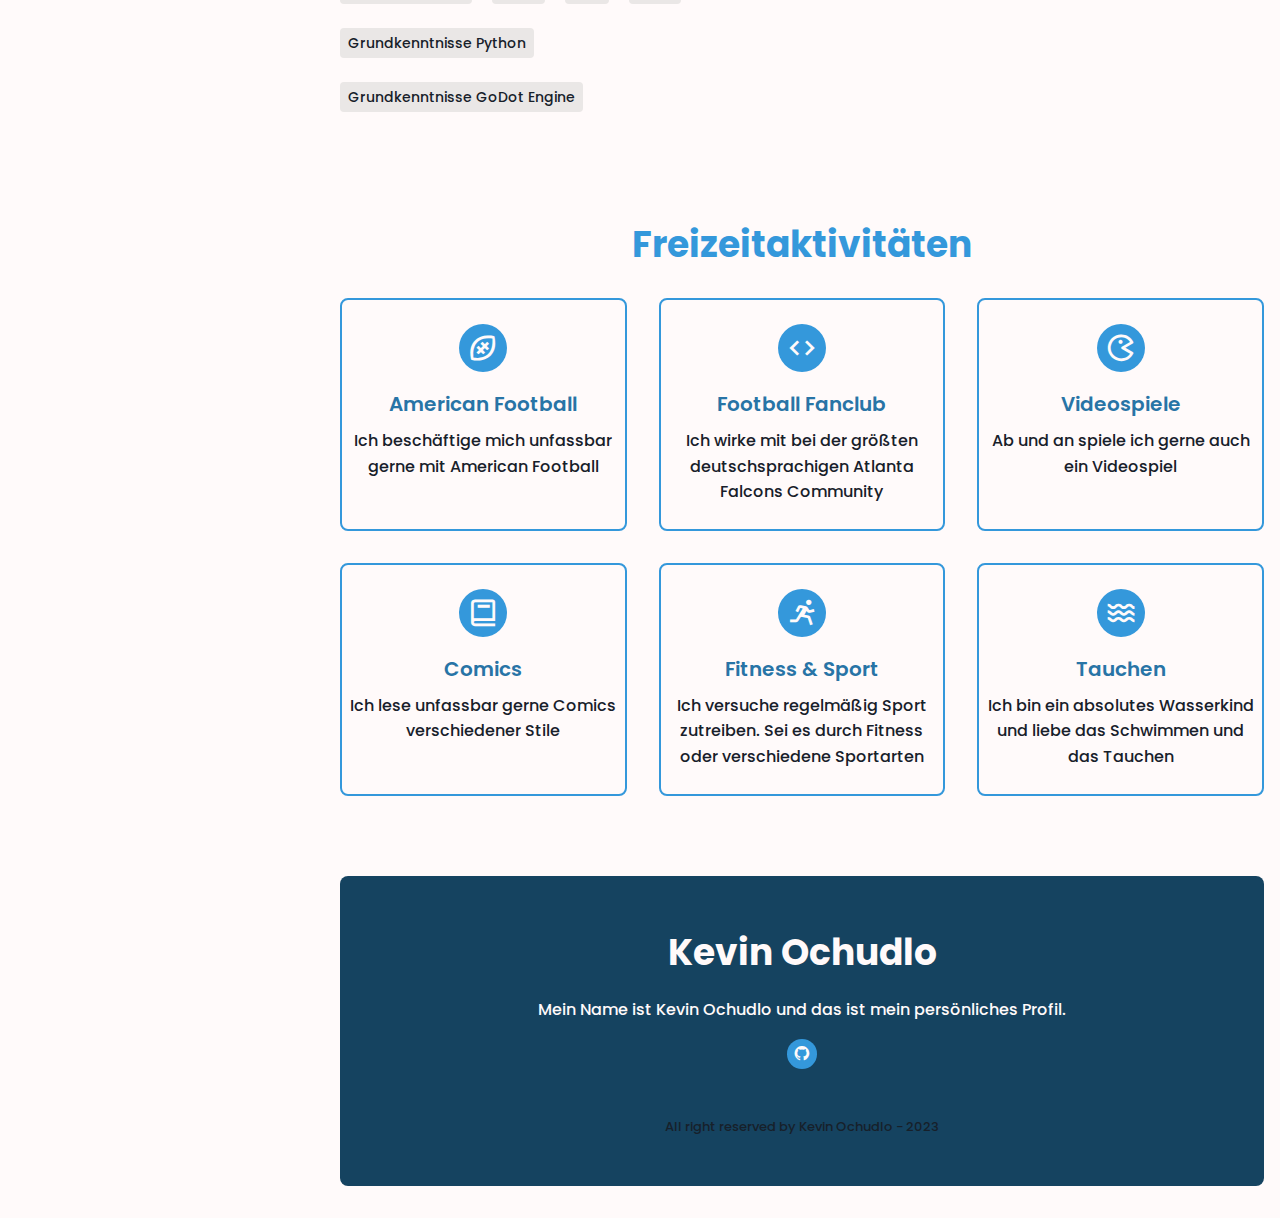
==== commit e06b8655: "updated page" ====
--- a/index.html
+++ b/index.html
@@ -169,7 +169,7 @@
             </section>
 
             <section class="work section" id="works">
-                <h2 class="section-title">Auswahl bisheriger Programmierprojekte</h2>
+                <h2 class="section-title">Auswahl bisheriger Programmier- Projekte</h2>
                 <div class="works_container bd-grid">
                     <div class="works_img">
                         <img src="assets/img/circ4life.gif" alt="">
@@ -178,7 +178,7 @@
                             <a href="https://circ4life.eecc.info/" class="works_link"><i class='bx bx-link-alt' ></i></a>
                             <a class="works_link"><i class='bx bx-code-alt' ></i></a>
                             <span class="works_title">Circ4Life</span>
-                            <span class="works_subtitle">Projekt als Werkstudent</span>
+                            <span class="works_subtitle">Programmierprojekt als Werkstudent</span>
                         </div>
                     </div>
 
@@ -189,7 +189,7 @@
                             <a class="works_link"><i class='bx bx-unlink' ></i></a>
                             <a href="https://github.com/european-epc-competence-center/circ4life-oic2-validation-visualisation" class="works_link"><i class='bx bx-code'></i></a>
                             <span class="works_title">Validation Visualisation</span>
-                            <span class="works_subtitle">Projekt als Werkstudent</span>
+                            <span class="works_subtitle">Programmierprojekt als Werkstudent</span>
                         </div>
                     </div>
 
@@ -200,7 +200,7 @@
                             <a href="https://gs1-germany-innolab.github.io/eku-pd-certified-by-gs1-demo/" class="works_link"><i class='bx bx-link-alt' ></i></a>
                             <a href="https://github.com/gs1-germany-innolab/eku-pd-certified-by-gs1-demo" class="works_link"><i class='bx bx-code'></i></a>
                             <span class="works_title">EKU PD Demo</span>
-                            <span class="works_subtitle">Projekt als Werkstudent</span>
+                            <span class="works_subtitle">Programmierprojekt als Werkstudent</span>
                         </div>
                     </div>
 
@@ -214,7 +214,7 @@
                           <a class="works_link"><i class='bx bx-unlink' ></i></a>
                           <a class="works_link"><i class='bx bx-code-alt'></i></a>
                           <span class="works_title">Bayer RFID Java Projekt</span>
-                          <span class="works_subtitle">Projekt als Werkstudent</span>
+                          <span class="works_subtitle">Programmierprojekt als Werkstudent</span>
                       </div>
                   </div>
 
@@ -230,13 +230,13 @@
                     </div>
 
                     <div class="works_img">
-                        <img src="assets/img/certified.gif" alt="">
-
-                        <div class="works_data">
-                            <a href="https://gs1-germany-innolab.github.io/eku-pd-certified-by-gs1-demo/" class="works_link"><i class='bx bx-link-alt' ></i></a>
-                            <a href="https://github.com/gs1-germany-innolab/eku-pd-certified-by-gs1-demo" class="works_link"><i class='bx bx-code'></i></a>
-                            <span class="works_title">EKU PD Demo</span>
-                            <span class="works_subtitle">Projekt bei der Firma EECC</span>
+                        <img src="assets/img/utps.gif" alt="">
+
+                        <div class="works_data">
+                            <a href="https://www.eecc.info/rfidalmanach.html" class="works_link"><i class='bx bx-link-alt' ></i></a>
+                            <a class="works_link"><i class='bx bx-code-alt'></i></a>
+                            <span class="works_title">UHF RFID Almanach</span>
+                            <span class="works_subtitle">Programmierprojekt als Werkstudent</span>
                         </div>
                     </div>
 
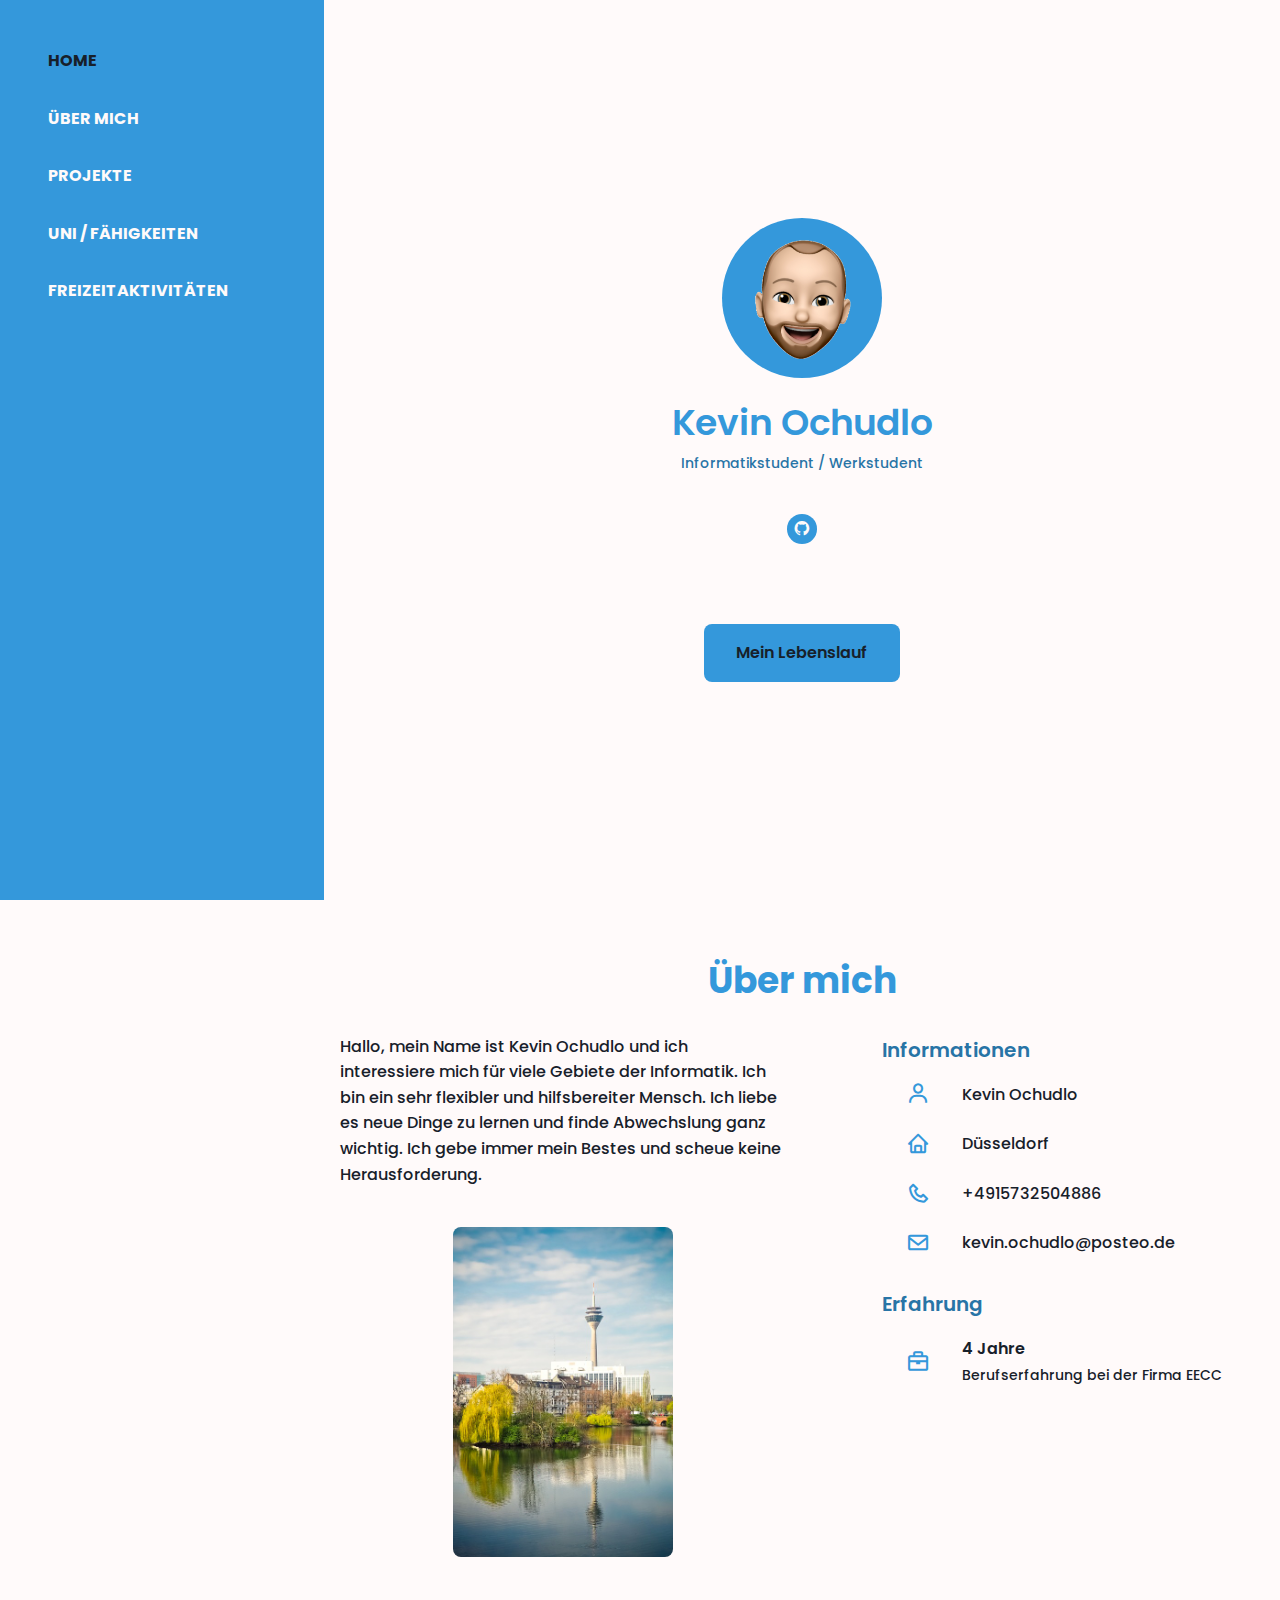
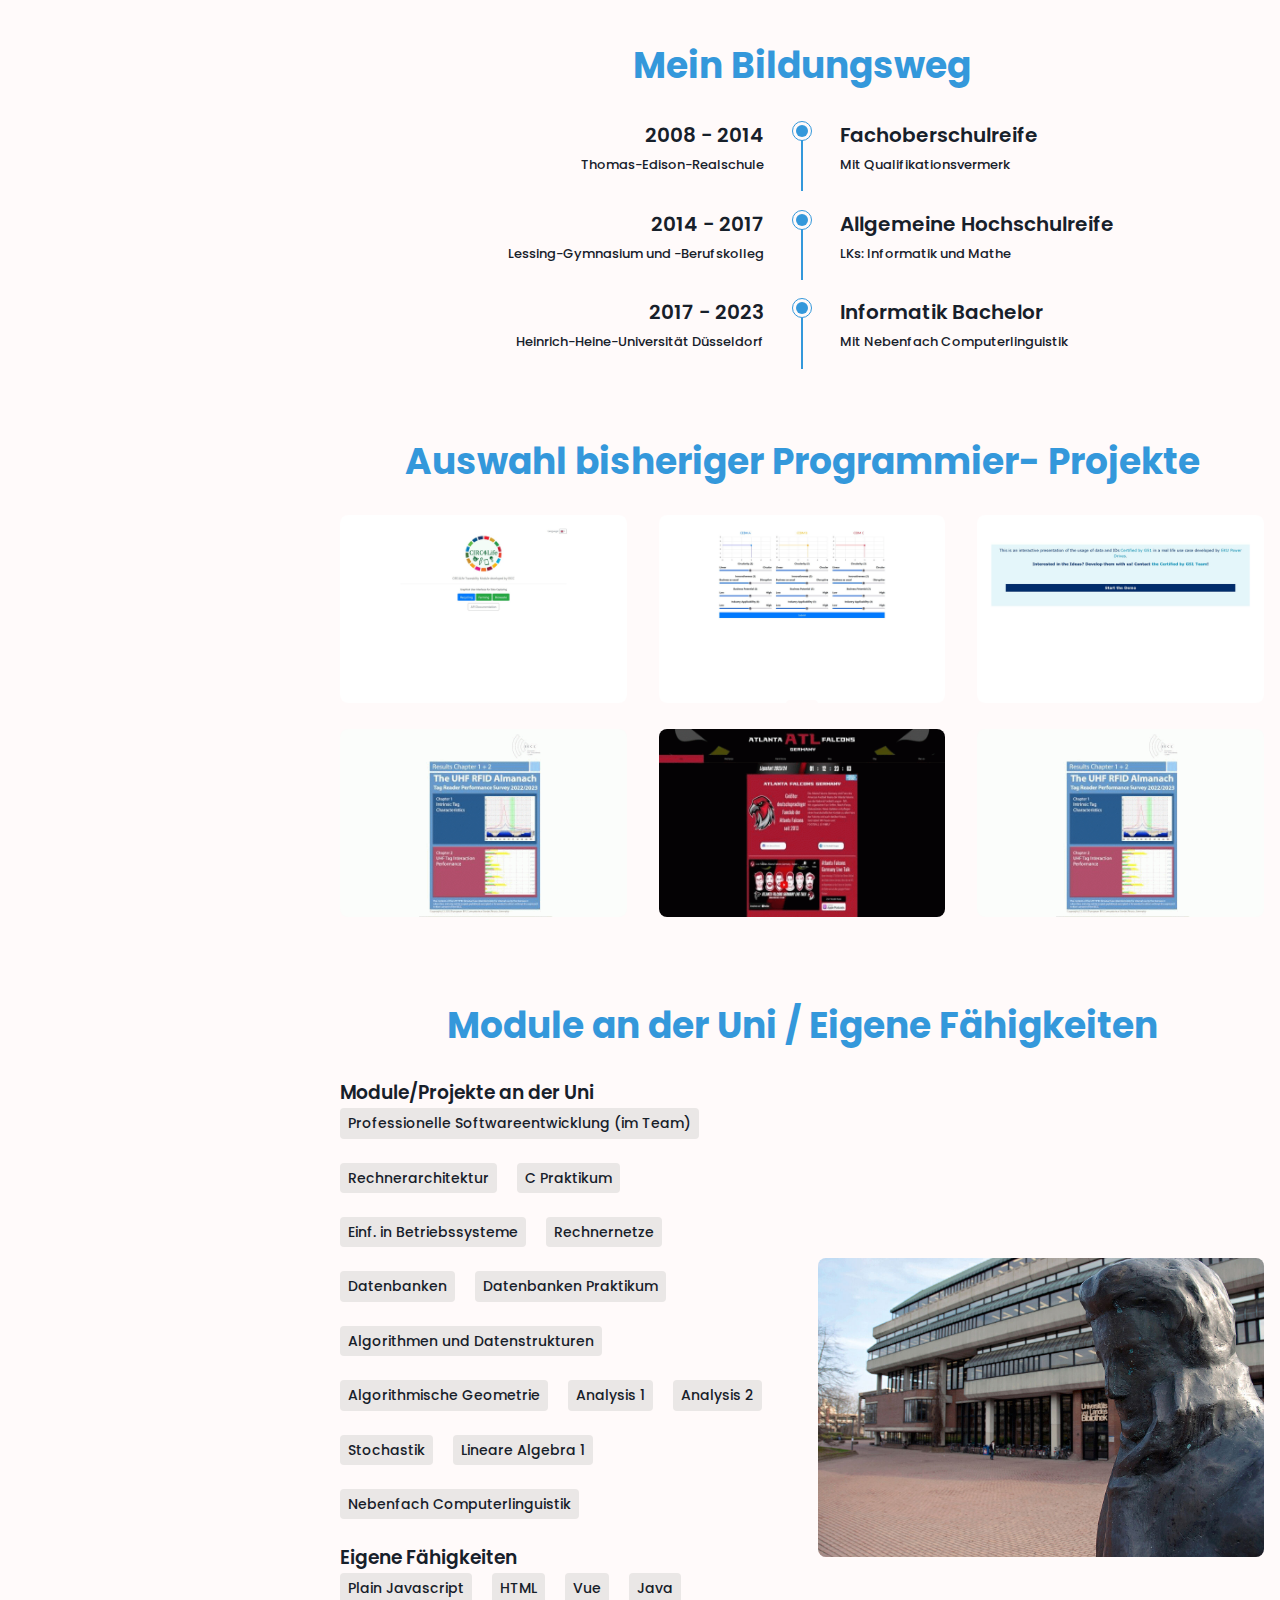
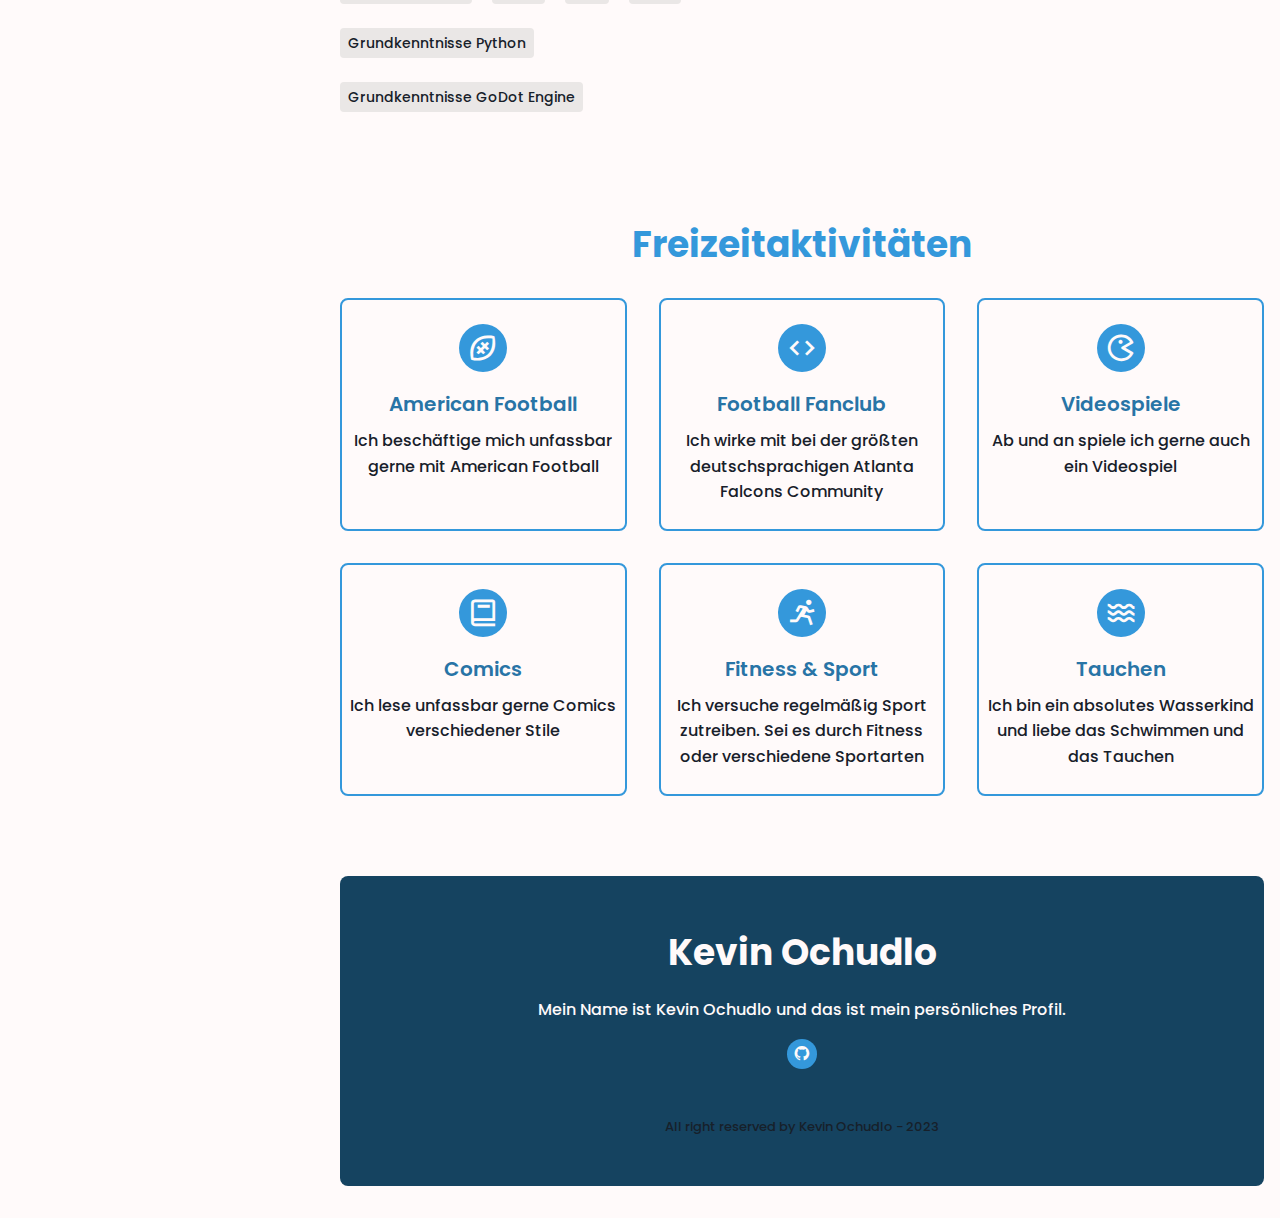
==== commit 1dd280aa: "updated page" ====
--- a/index.html
+++ b/index.html
@@ -208,12 +208,12 @@
                 <br>
                 <div class="works_container bd-grid">
                   <div class="works_img">
-                      <img src="assets/img/bayer.gif" alt="">
+                      <img src="assets/img/utps.gif" alt="">
 
                       <div class="works_data">
-                          <a class="works_link"><i class='bx bx-unlink' ></i></a>
+                          <a href="https://www.eecc.info/rfidalmanach.html" class="works_link"><i class='bx bx-link-alt' ></i></a>
                           <a class="works_link"><i class='bx bx-code-alt'></i></a>
-                          <span class="works_title">Bayer RFID Java Projekt</span>
+                          <span class="works_title">UHF RFID Almanach</span>
                           <span class="works_subtitle">Programmierprojekt als Werkstudent</span>
                       </div>
                   </div>
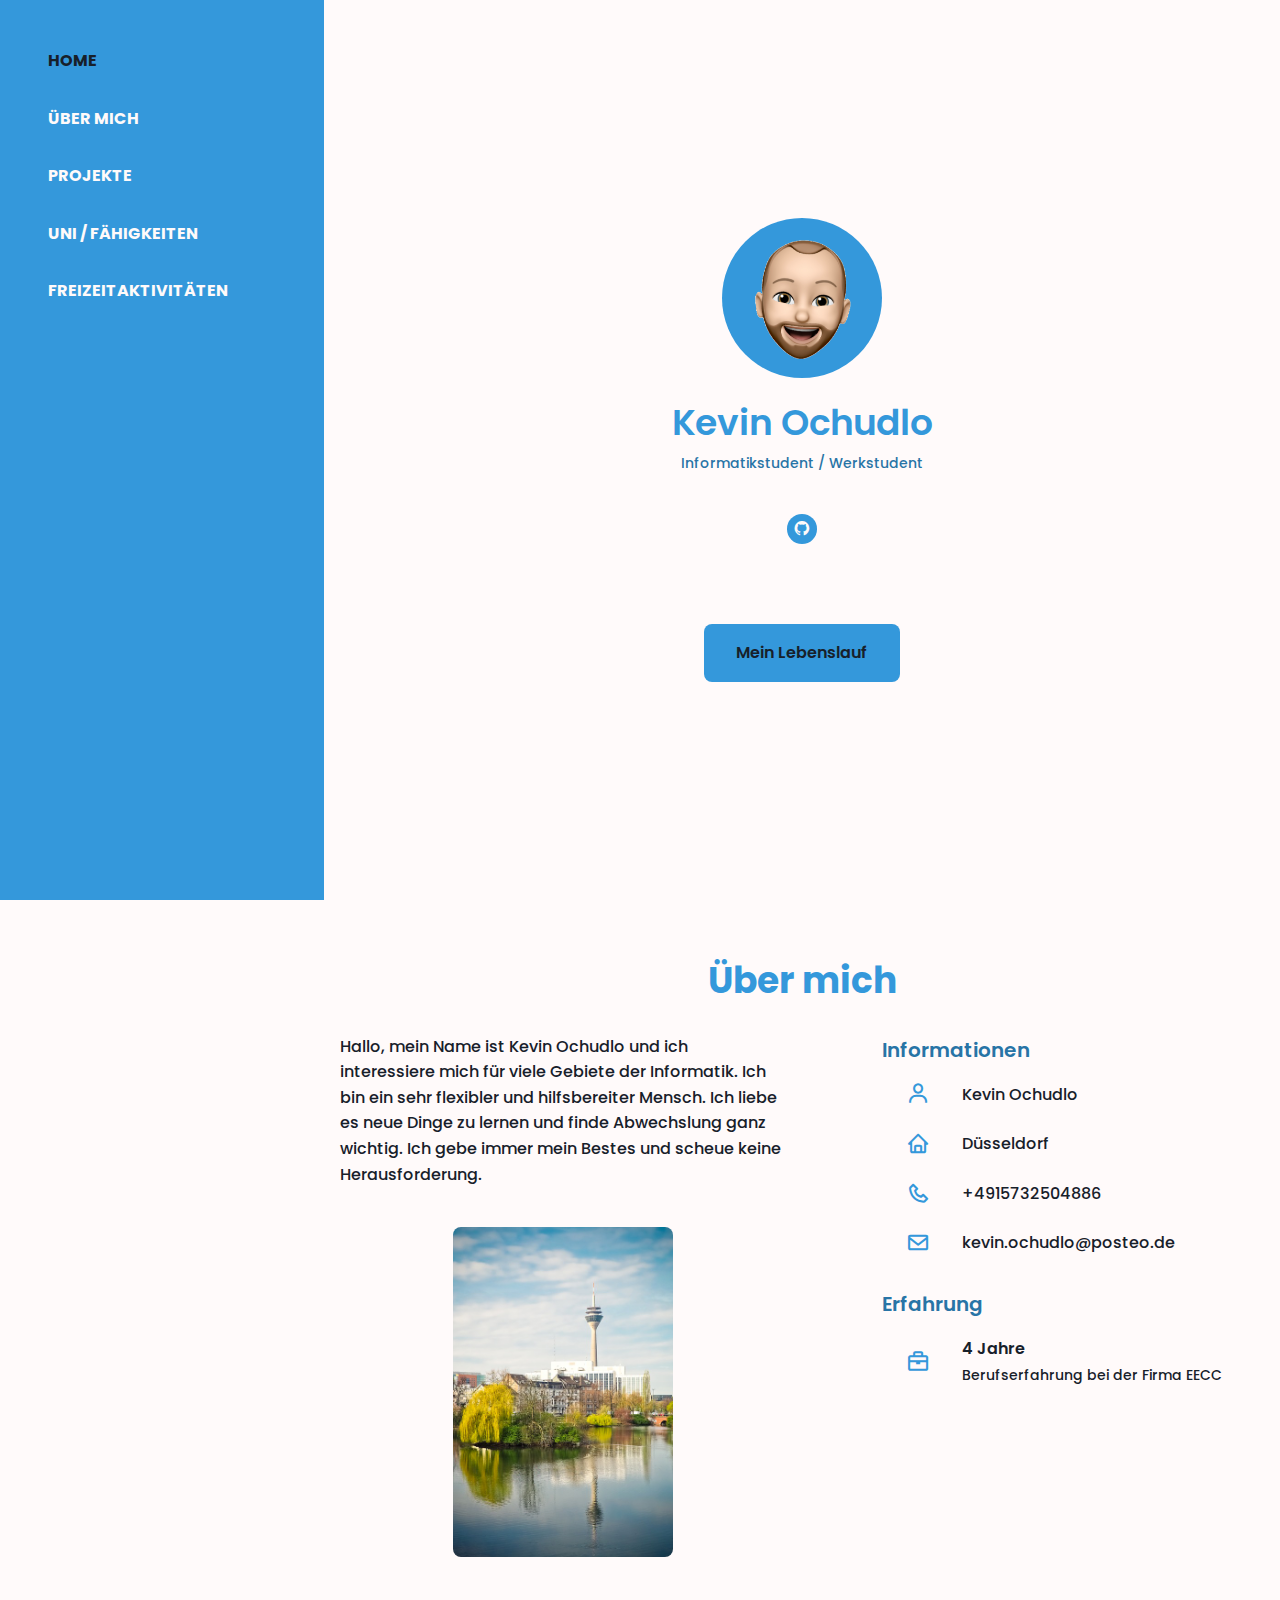
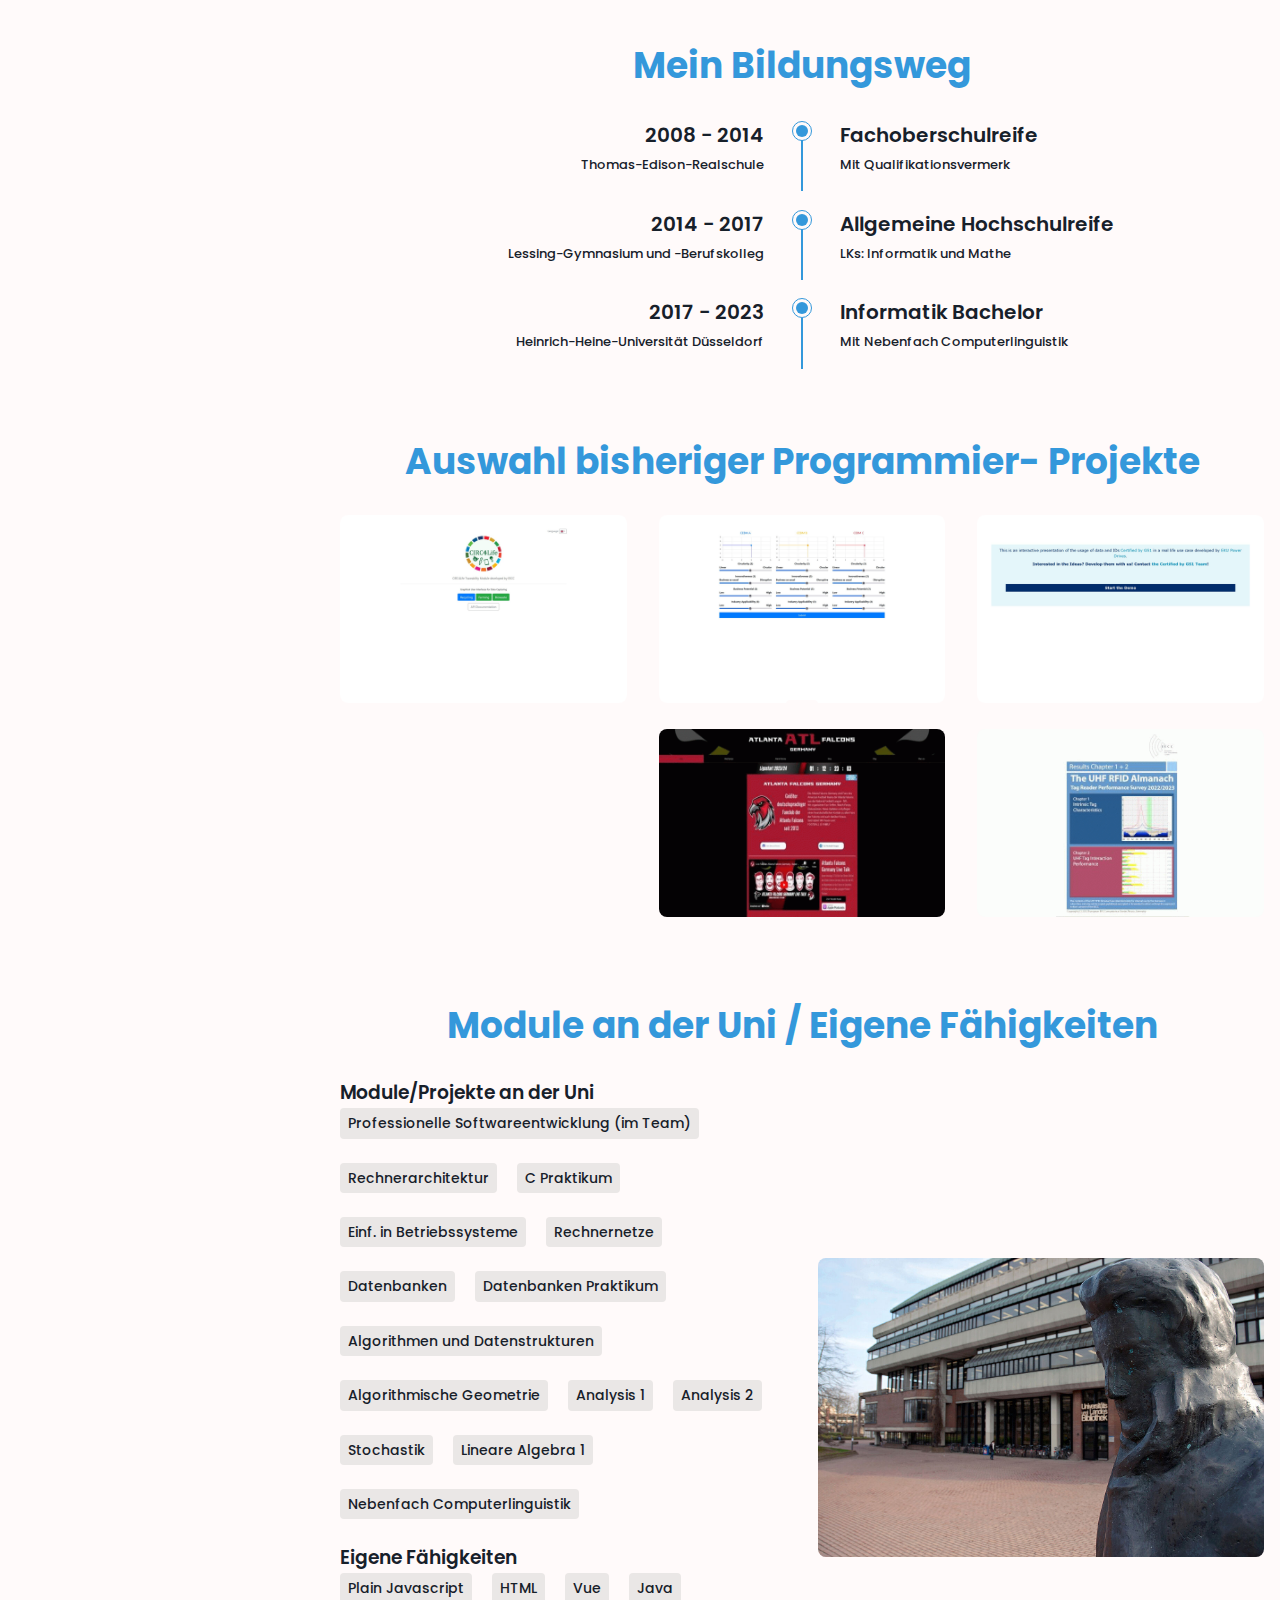
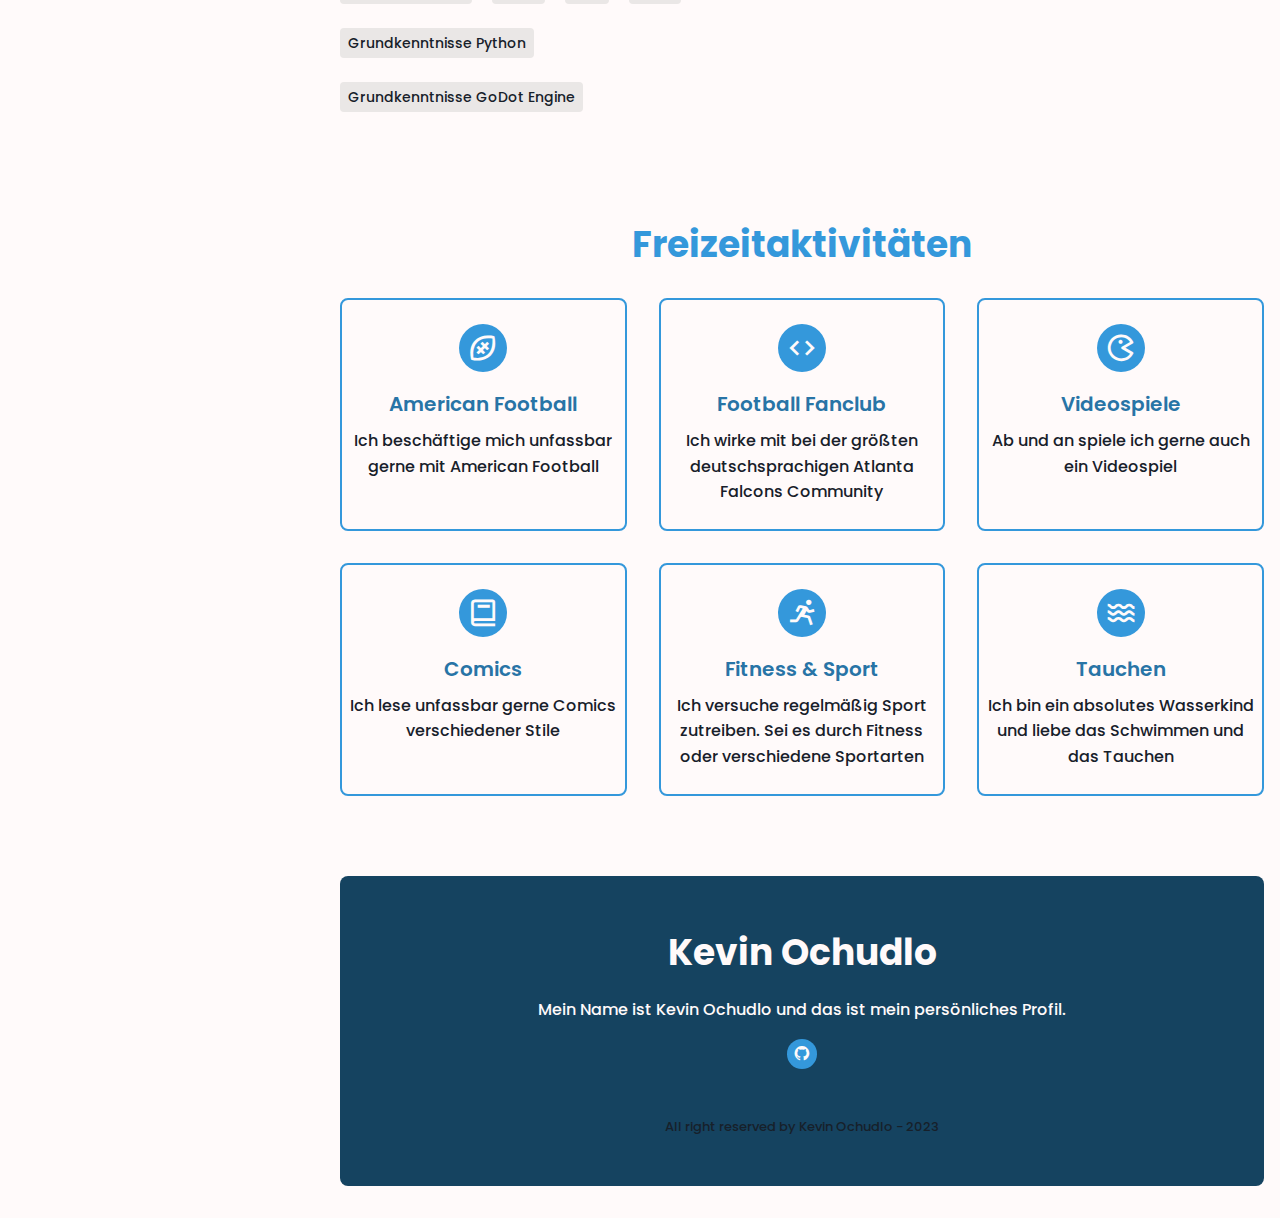
==== commit f0a95d7d: "updated page" ====
--- a/index.html
+++ b/index.html
@@ -208,12 +208,12 @@
                 <br>
                 <div class="works_container bd-grid">
                   <div class="works_img">
-                      <img src="assets/img/utps.gif" alt="">
+                      <img src="assets/img/bayer.gif" alt="">
 
                       <div class="works_data">
-                          <a href="https://www.eecc.info/rfidalmanach.html" class="works_link"><i class='bx bx-link-alt' ></i></a>
+                          <a class="works_link"><i class='bx bx-unlink' ></i></a>
                           <a class="works_link"><i class='bx bx-code-alt'></i></a>
-                          <span class="works_title">UHF RFID Almanach</span>
+                          <span class="works_title">Bayer RFID Java Projekt</span>
                           <span class="works_subtitle">Programmierprojekt als Werkstudent</span>
                       </div>
                   </div>
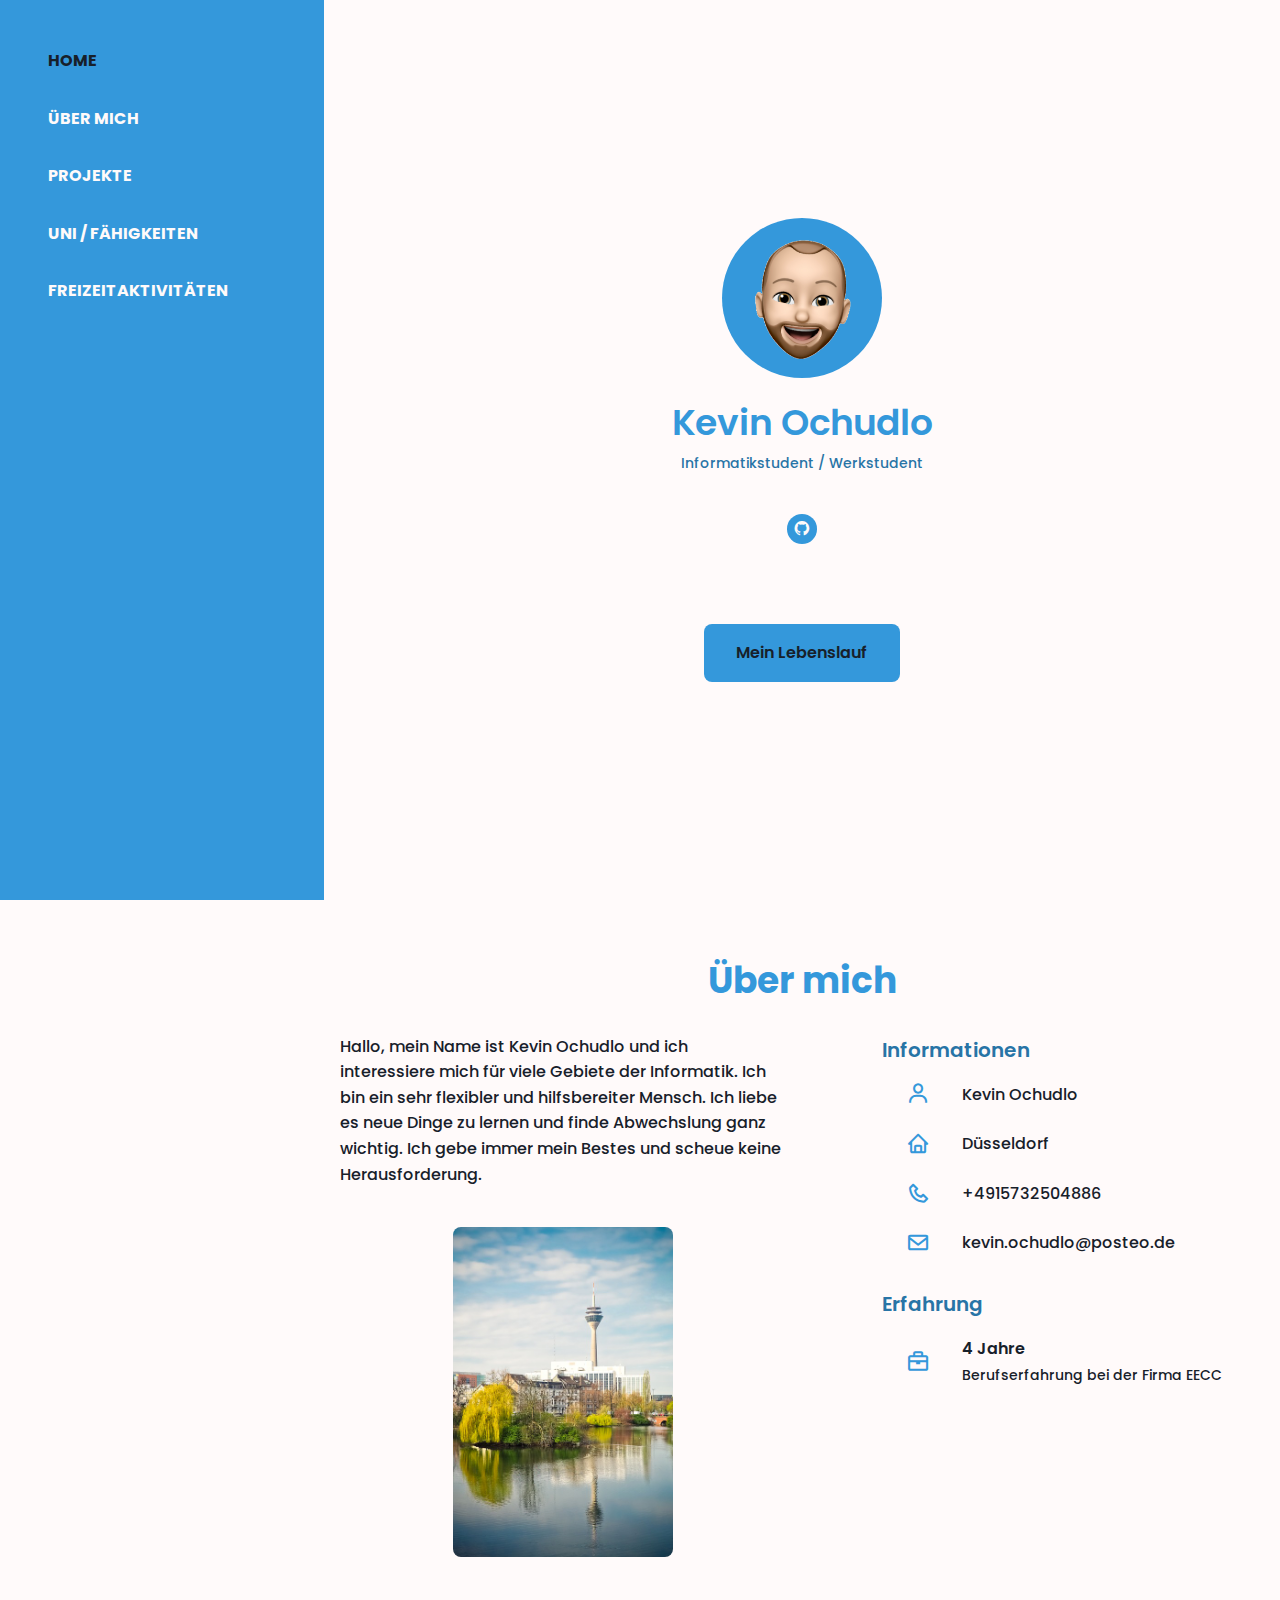
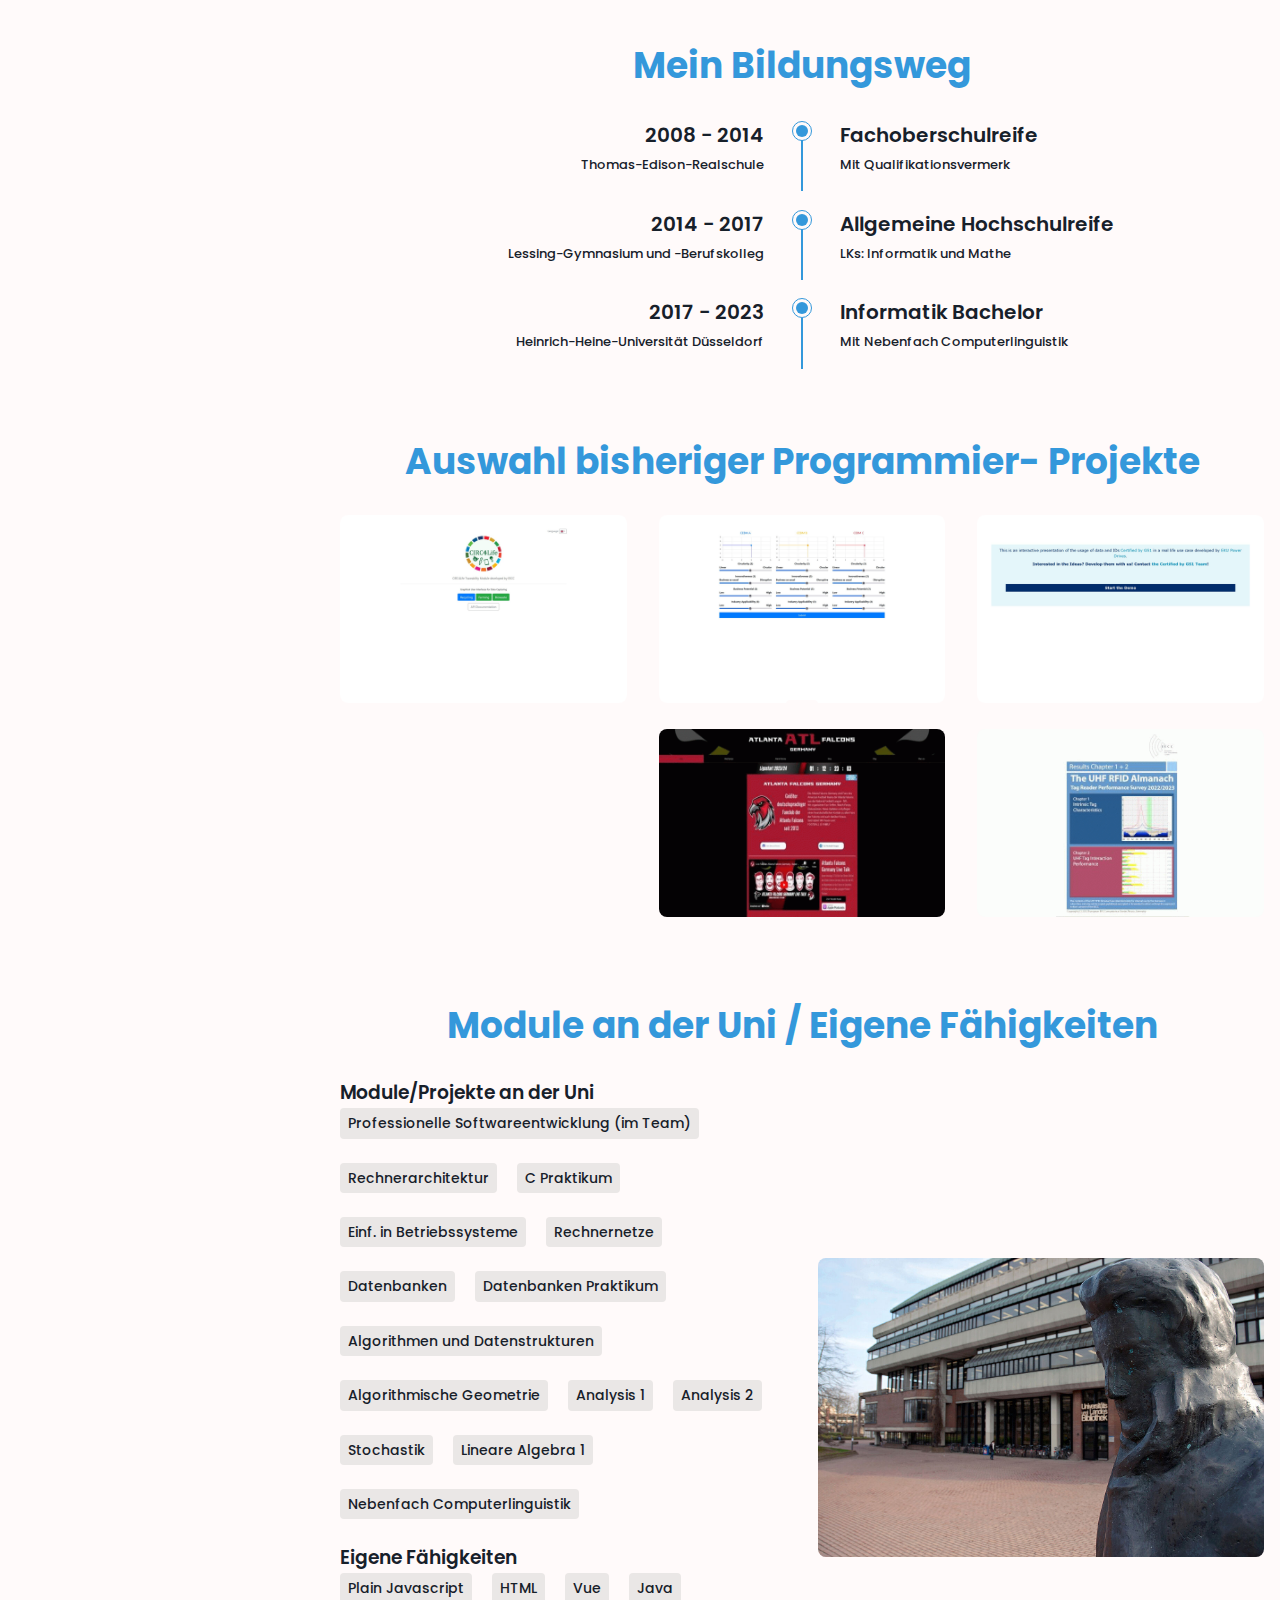
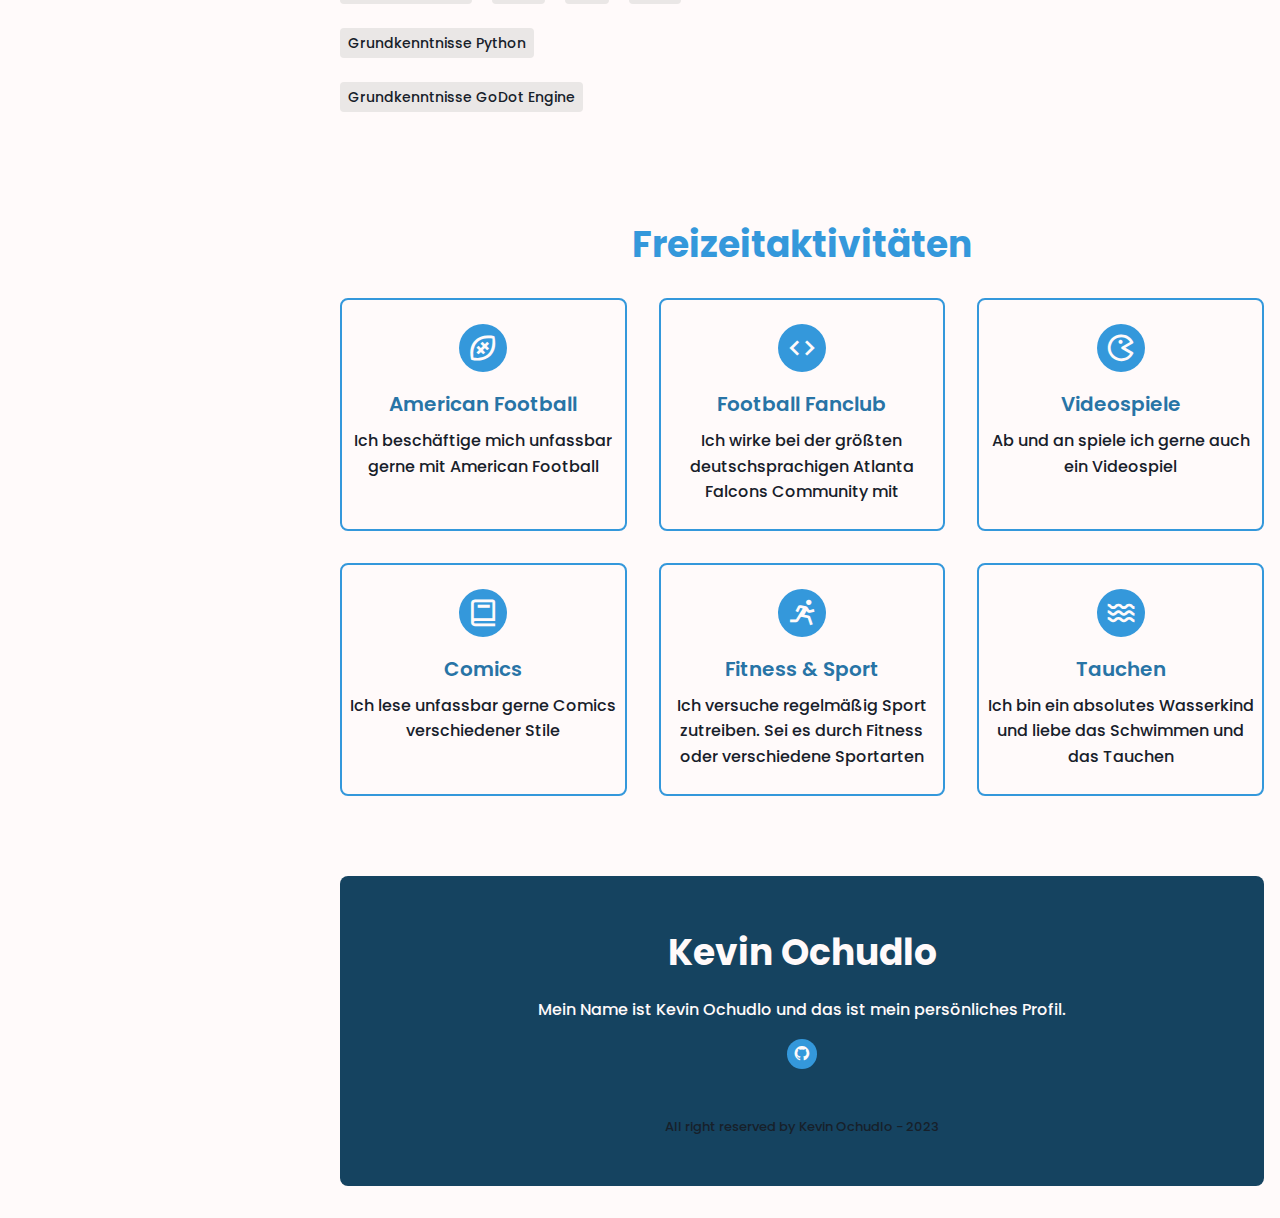
==== commit 12729127: "updated page" ====
--- a/index.html
+++ b/index.html
@@ -292,7 +292,7 @@
                     <div class="freetime_content">
                         <a href="https://www.atlantafalconsgermany.com/"><i class='bx bx-code freetime_icon'></i></a>
                         <h3 class="freetime_title">Football Fanclub</h3>
-                        <p class="freetime_description">Ich wirke mit bei der größten deutschsprachigen Atlanta Falcons Community</p>
+                        <p class="freetime_description">Ich wirke bei der größten deutschsprachigen Atlanta Falcons Community mit</p>
                     </div>
 
                     <div class="freetime_content">
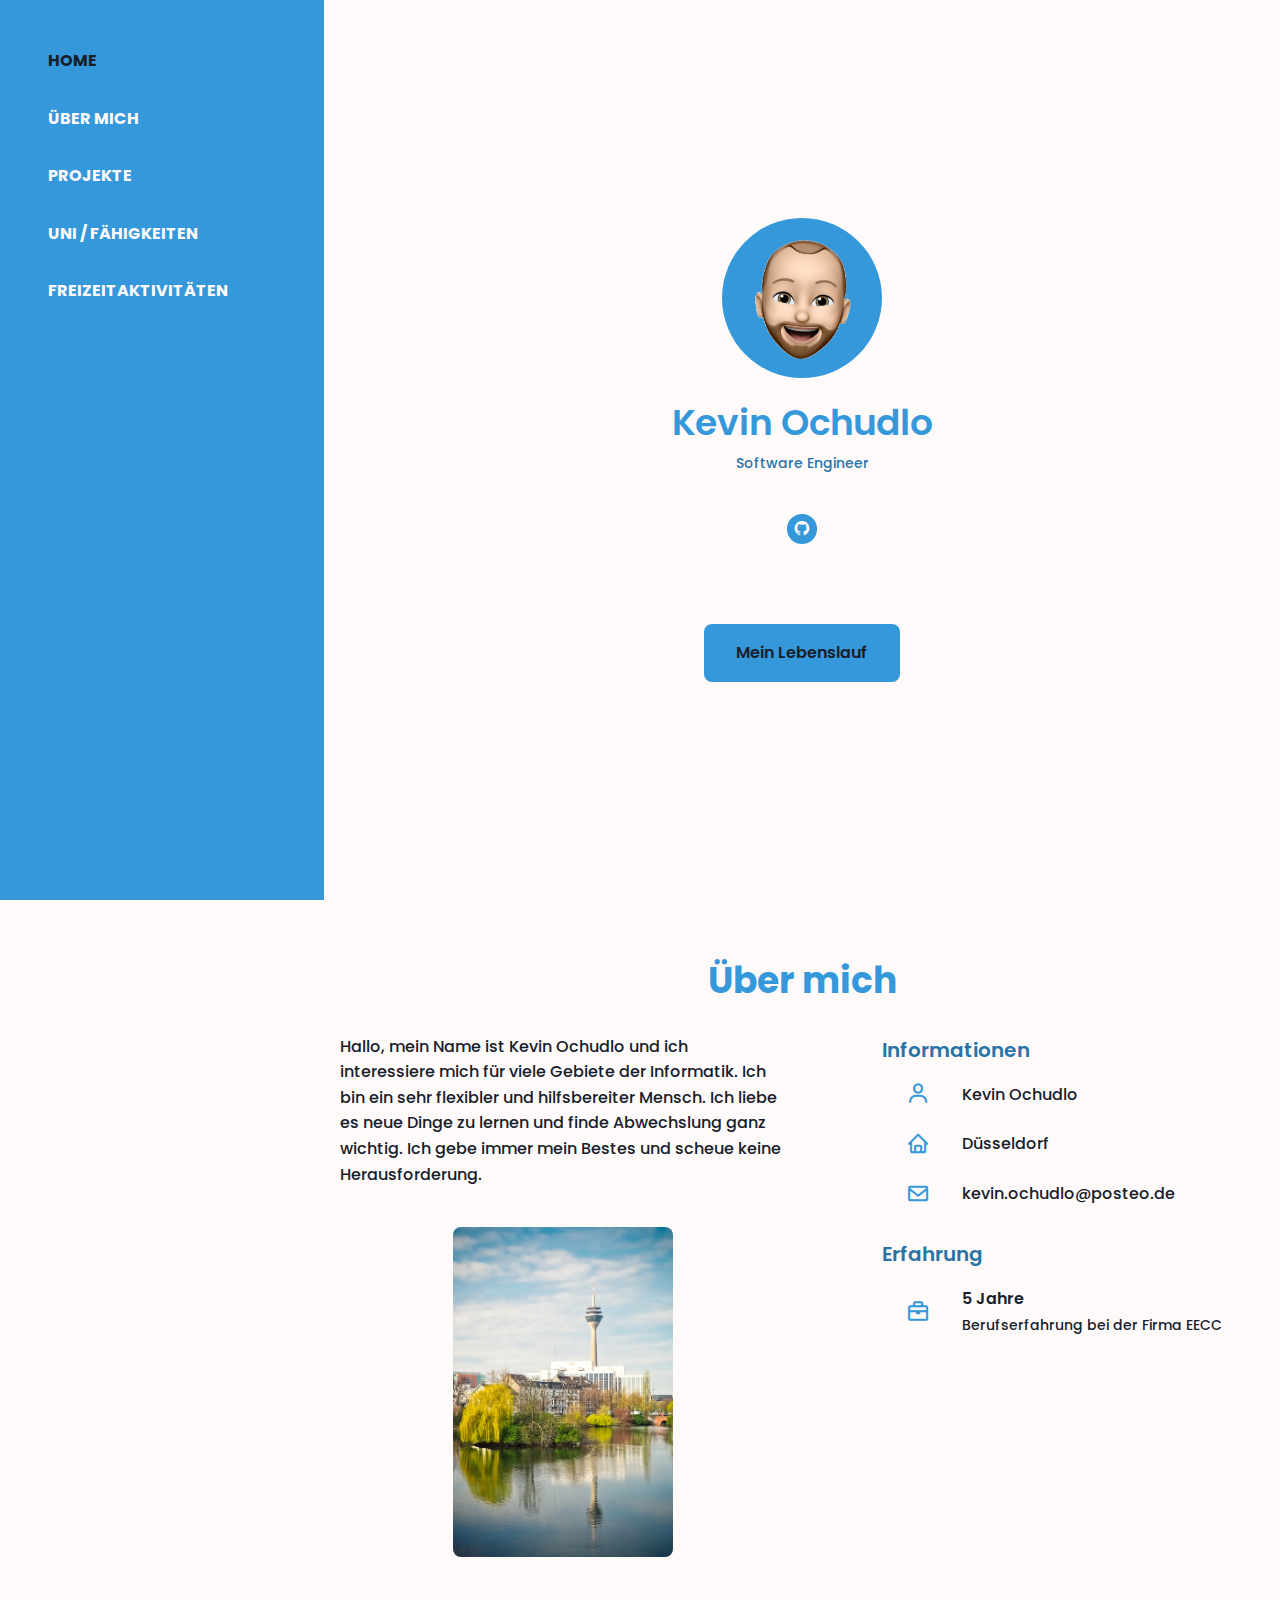
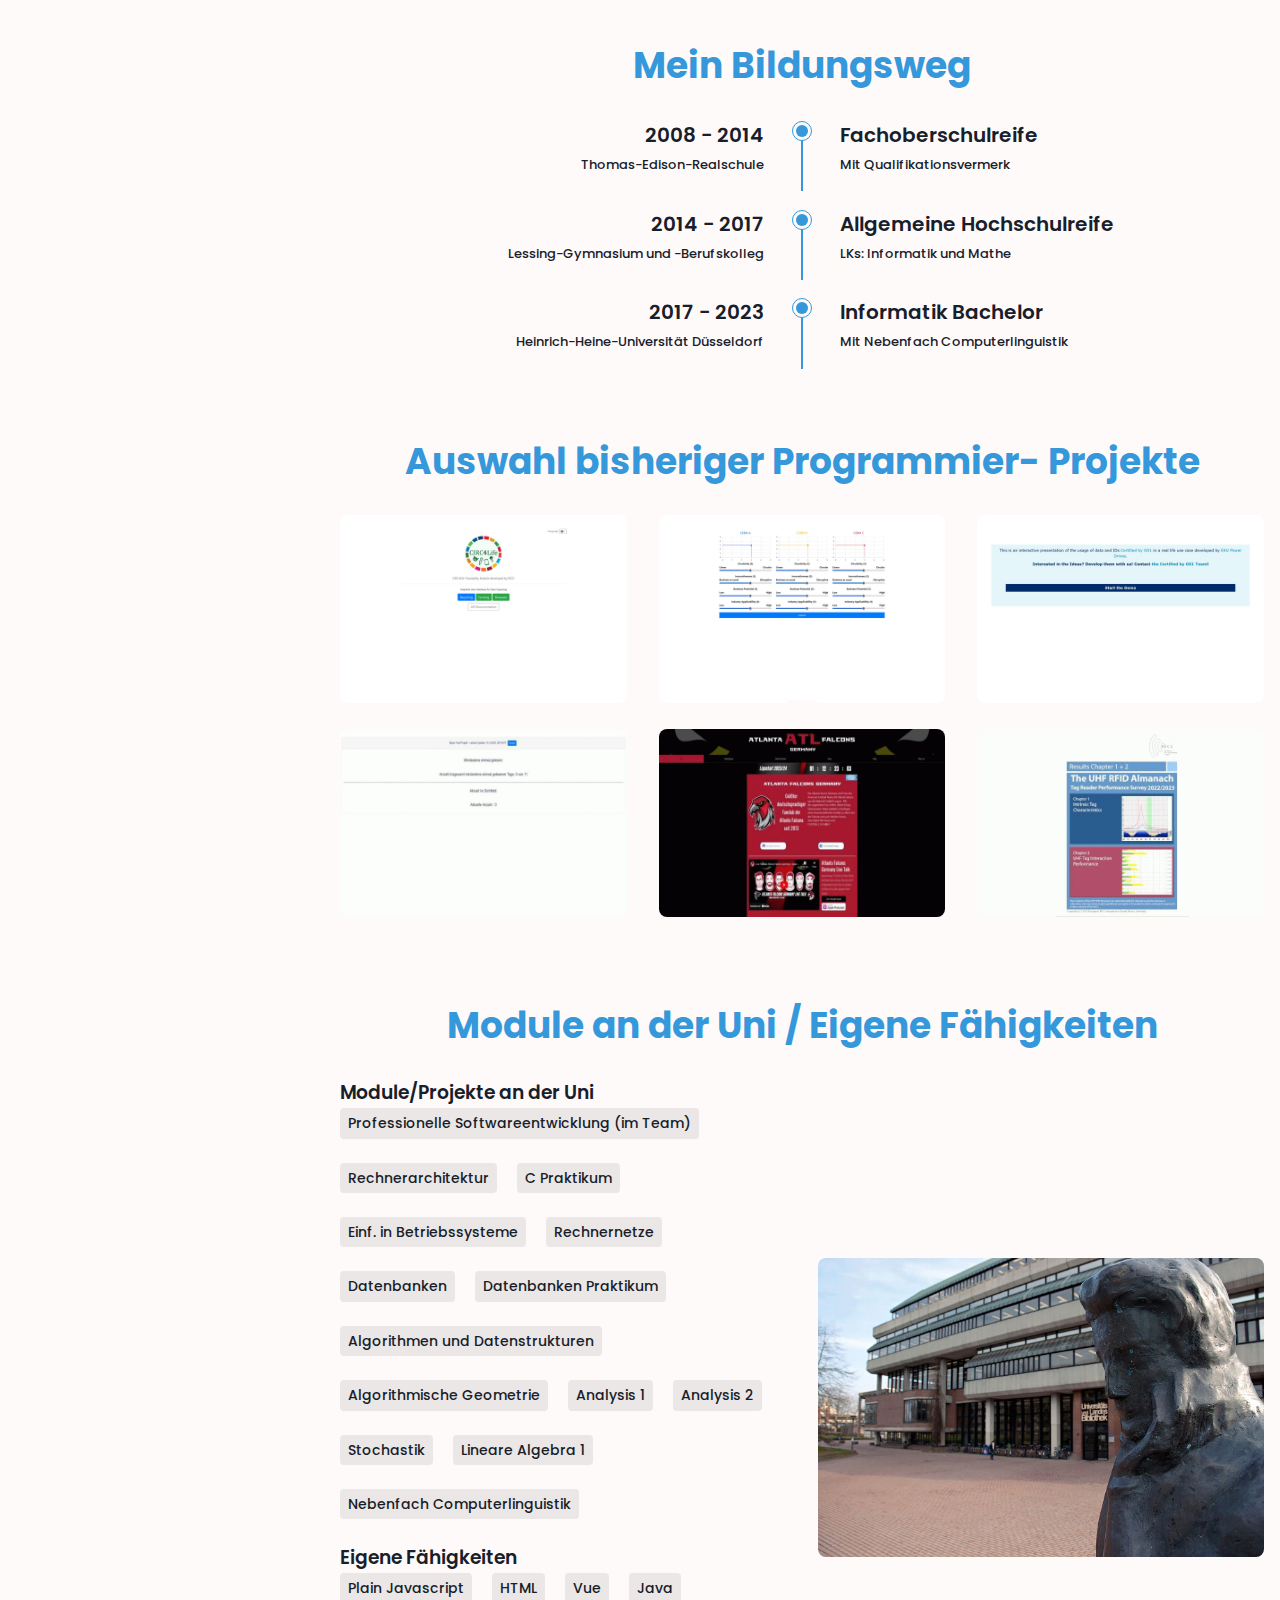
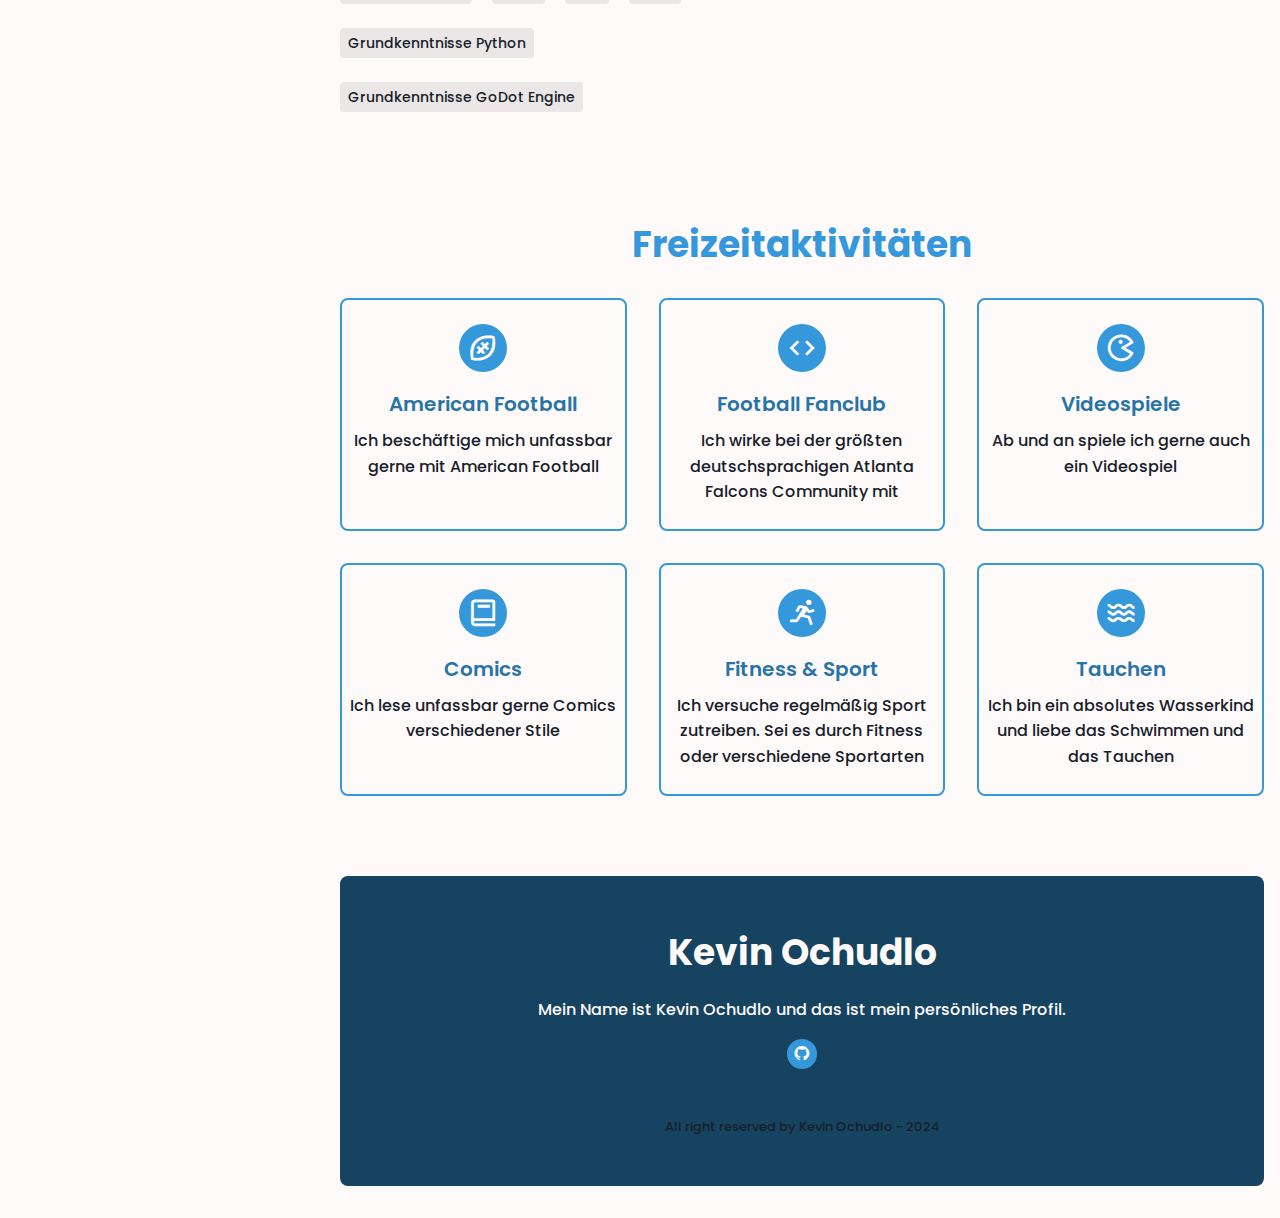
==== commit 6f7e1074: "v2024" ====
--- a/index.html
+++ b/index.html
@@ -1,342 +1,416 @@
 <!DOCTYPE html>
 <html lang="en">
-    <head>
-        <link rel="icon" href="assets/img/profil.png">
-        <meta charset="UTF-8">
-        <meta name="viewport" content="width=device-width, initial-scale=1.0">
-
-        <link rel="stylesheet" href="assets/css/styles.css">
-        <link href='https://cdn.jsdelivr.net/npm/boxicons@2.0.5/css/boxicons.min.css' rel='stylesheet'>
-
-        <title>Kevin Ochudlo - Profil</title>
-    </head>
-    <body>
-        <header class="l-header">
-            <nav class="nav bd-grid">
-                <div class="nav_toggle" id="nav-toggle">
-                    <i class='bx bx-menu'></i>
+  <head>
+    <link rel="icon" href="assets/img/profil.png" />
+    <meta charset="UTF-8" />
+    <meta name="viewport" content="width=device-width, initial-scale=1.0" />
+
+    <link rel="stylesheet" href="assets/css/styles.css" />
+    <link
+      href="https://cdn.jsdelivr.net/npm/boxicons@2.0.5/css/boxicons.min.css"
+      rel="stylesheet"
+    />
+
+    <title>Kevin Ochudlo - Profil</title>
+  </head>
+  <body>
+    <header class="l-header">
+      <nav class="nav bd-grid">
+        <div class="nav_toggle" id="nav-toggle">
+          <i class="bx bx-menu"></i>
+        </div>
+
+        <div>
+          <a href="#" class="nav_logo">Kevin Ochudlo</a>
+        </div>
+        <div class="nav_menu" id="nav-menu">
+          <div class="nav_close" id="nav-close">
+            <i class="bx bx-x"></i>
+          </div>
+
+          <ul class="nav_list">
+            <li class="nav_item">
+              <a href="#home" class="nav_link active">Home</a>
+            </li>
+            <li class="nav_item">
+              <a href="#about" class="nav_link">Über mich</a>
+            </li>
+            <li class="nav_item">
+              <a href="#works" class="nav_link">Projekte</a>
+            </li>
+            <li class="nav_item">
+              <a href="#skills" class="nav_link">Uni / Fähigkeiten</a>
+            </li>
+            <li class="nav_item">
+              <a href="#freetime" class="nav_link">Freizeitaktivitäten</a>
+            </li>
+          </ul>
+        </div>
+      </nav>
+    </header>
+
+    <main class="l-main">
+      <section class="home" id="home">
+        <div class="home_container bd-grid">
+          <div class="home_data">
+            <div class="home_img">
+              <img src="assets/img/profil.png" alt="" />
+            </div>
+            <h1 class="home_title">Kevin Ochudlo</h1>
+            <span class="home_profession">Software Engineer</span>
+
+            <div class="home_social">
+              <a href="https://github.com/Kev-Och" class="home_social-link"
+                ><i class="bx bxl-github"></i
+              ></a>
+            </div>
+            <a href="assets/pdf/CV.pdf" download class="button home_button"
+              >Mein Lebenslauf</a
+            >
+          </div>
+        </div>
+      </section>
+
+      <section class="about section" id="about">
+        <span class="section-subtitle"></span>
+        <h2 class="section-title">Über mich</h2>
+
+        <div class="about_container bd-grid">
+          <div class="about_data">
+            <p class="about_description">
+              Hallo, mein Name ist Kevin Ochudlo und ich interessiere mich für
+              viele Gebiete der Informatik. Ich bin ein sehr flexibler und
+              hilfsbereiter Mensch. Ich liebe es neue Dinge zu lernen und finde
+              Abwechslung ganz wichtig. Ich gebe immer mein Bestes und scheue
+              keine Herausforderung.
+            </p>
+            <img src="assets/img/about.png" alt="" class="about_img" />
+          </div>
+
+          <div>
+            <div class="about_information">
+              <h3 class="about_information-title">Informationen</h3>
+
+              <div class="about_information-data">
+                <i class="bx bx-user about_information-icon"></i>
+                <span>Kevin Ochudlo</span>
+              </div>
+
+              <div class="about_information-data">
+                <i class="bx bx-home about_information-icon"></i>
+                <span>Düsseldorf</span>
+              </div>
+
+              <div class="about_information-data">
+                <i class="bx bx-envelope about_information-icon"></i>
+                <span>kevin.ochudlo@posteo.de</span>
+              </div>
+            </div>
+
+            <div class="about_information">
+              <h3 class="about_information-title">Erfahrung</h3>
+
+              <div class="about_information-data">
+                <i class="bx bx-briefcase about_information-icon"></i>
+                <div>
+                  <span class="about_information-subtitle">5 Jahre</span>
+                  <span class="about_information-subtitle-small"
+                    >Berufserfahrung bei der Firma EECC</span
+                  >
                 </div>
-
-                <div>
-                    <a href="#" class="nav_logo">Kevin Ochudlo</a>
-                </div>
-                <div class="nav_menu" id="nav-menu">
-                    <div class="nav_close" id="nav-close">
-                        <i class='bx bx-x' ></i>
-                    </div>
-
-                    <ul class="nav_list">
-                        <li class="nav_item"><a href="#home" class="nav_link active">Home</a></li>
-                        <li class="nav_item"><a href="#about" class="nav_link">Über mich</a></li>
-                        <li class="nav_item"><a href="#works" class="nav_link">Projekte</a></li>
-                        <li class="nav_item"><a href="#skills" class="nav_link">Uni / Fähigkeiten</a></li>
-                        <li class="nav_item"><a href="#freetime" class="nav_link">Freizeitaktivitäten</a></li>
-                    </ul>
-
-                </div>
-            </nav>
-        </header>
-
-        <main class="l-main">
-            <section class="home" id="home">
-                <div class="home_container bd-grid">
-                    <div class="home_data">
-                        <div class="home_img">
-                            <img src="assets/img/profil.png" alt="">
-                        </div>
-                        <h1 class="home_title">Kevin Ochudlo</h1>
-                        <span class="home_profession">Informatikstudent / Werkstudent</span>
-
-                        <div class="home_social">
-                            <a href="https://github.com/Kev-Och" class="home_social-link"><i class='bx bxl-github' ></i></a>
-                        </div>
-                        <a href="assets/pdf/CV.pdf" download class="button home_button">Mein Lebenslauf</a>
-                    </div>
-                </div>
-            </section>
-
-            <section class="about section" id="about">
-                <span class="section-subtitle"></span>
-                <h2 class="section-title">Über mich</h2>
-
-                <div class="about_container bd-grid">
-                    <div class="about_data">
-                        <p class="about_description">Hallo, mein Name ist Kevin Ochudlo und ich interessiere mich für viele Gebiete der Informatik. Ich bin ein sehr flexibler und hilfsbereiter Mensch. Ich liebe es neue Dinge zu lernen und finde Abwechslung ganz wichtig. Ich gebe immer mein Bestes und scheue keine Herausforderung.</p>
-                        <img src="assets/img/about.png" alt="" class="about_img">
-                    </div>
-
-                    <div>
-                        <div class="about_information">
-                            <h3 class="about_information-title">Informationen</h3>
-
-                            <div class="about_information-data">
-                                <i class='bx bx-user about_information-icon'></i>
-                                <span>Kevin Ochudlo</span>
-                            </div>
-
-                            <div class="about_information-data">
-                                <i class='bx bx-home about_information-icon'></i>
-                                <span>Düsseldorf</span>
-                            </div>
-
-                            <div class="about_information-data">
-                                <i class='bx bx-phone about_information-icon'></i>
-                                <span>+4915732504886</span>
-                            </div>
-
-                            <div class="about_information-data">
-                                <i class='bx bx-envelope about_information-icon'></i>
-                                <span>kevin.ochudlo@posteo.de</span>
-                            </div>
-                        </div>
-
-                        <div class="about_information">
-                            <h3 class="about_information-title">Erfahrung</h3>
-
-                            <div class="about_information-data">
-                                <i class='bx bx-briefcase about_information-icon'></i>
-                                <div>
-                                    <span class="about_information-subtitle">4 Jahre</span>
-                                    <span class="about_information-subtitle-small">Berufserfahrung bei der Firma EECC</span>
-                                </div>
-                            </div>
-
-                        </div>
-                    </div>
-
-                </div>
-            </section>
-
-            <section class="education section">
-                <h2 class="section-title">Mein Bildungsweg</h2>
-
-                <div class="education_container bd-grid">
-                    <div class="education_content">
-                        <div>
-                            <h3 class="education_year">2008 - 2014</h3>
-                            <span class="education_university">Thomas-Edison-Realschule</span>
-                        </div>
-
-                        <div class="education_time">
-                            <span class="education_rounder"></span>
-                            <span class="education_line"></span>
-                        </div>
-
-                        <div>
-                            <h3 class="education_race">Fachoberschulreife</h3>
-                            <span class="education_speciality">Mit Qualifikationsvermerk</span>
-                        </div>
-
-                    </div>
-
-                    <div class="education_content">
-                        <div>
-                            <h3 class="education_year">2014 - 2017</h3>
-                            <span class="education_university">Lessing-Gymnasium und -Berufskolleg</span>
-                        </div>
-
-                        <div class="education_time">
-                            <span class="education_rounder"></span>
-                            <span class="education_line"></span>
-                        </div>
-
-                        <div>
-                            <h3 class="education_race">Allgemeine Hochschulreife</h3>
-                            <span class="education_speciality">LKs: Informatik und Mathe</span>
-                        </div>
-
-                    </div>
-
-                    <div class="education_content">
-                        <div>
-                            <h3 class="education_year">2017 - 2023</h3>
-                            <span class="education_university">Heinrich-Heine-Universität Düsseldorf</span>
-                        </div>
-
-                        <div class="education_time">
-                            <span class="education_rounder"></span>
-                            <span class="education_line"></span>
-                        </div>
-
-                        <div>
-                            <h3 class="education_race">Informatik Bachelor</h3>
-                            <span class="education_speciality">Mit Nebenfach Computerlinguistik</span>
-                        </div>
-
-                    </div>
-
-                </div>
-            </section>
-
-            <section class="work section" id="works">
-                <h2 class="section-title">Auswahl bisheriger Programmier- Projekte</h2>
-                <div class="works_container bd-grid">
-                    <div class="works_img">
-                        <img src="assets/img/circ4life.gif" alt="">
-
-                        <div class="works_data">
-                            <a href="https://circ4life.eecc.info/" class="works_link"><i class='bx bx-link-alt' ></i></a>
-                            <a class="works_link"><i class='bx bx-code-alt' ></i></a>
-                            <span class="works_title">Circ4Life</span>
-                            <span class="works_subtitle">Programmierprojekt als Werkstudent</span>
-                        </div>
-                    </div>
-
-                    <div class="works_img">
-                        <img src="assets/img/validation.gif" alt="">
-
-                        <div class="works_data">
-                            <a class="works_link"><i class='bx bx-unlink' ></i></a>
-                            <a href="https://github.com/european-epc-competence-center/circ4life-oic2-validation-visualisation" class="works_link"><i class='bx bx-code'></i></a>
-                            <span class="works_title">Validation Visualisation</span>
-                            <span class="works_subtitle">Programmierprojekt als Werkstudent</span>
-                        </div>
-                    </div>
-
-                    <div class="works_img">
-                        <img src="assets/img/certified.gif" alt="">
-
-                        <div class="works_data">
-                            <a href="https://gs1-germany-innolab.github.io/eku-pd-certified-by-gs1-demo/" class="works_link"><i class='bx bx-link-alt' ></i></a>
-                            <a href="https://github.com/gs1-germany-innolab/eku-pd-certified-by-gs1-demo" class="works_link"><i class='bx bx-code'></i></a>
-                            <span class="works_title">EKU PD Demo</span>
-                            <span class="works_subtitle">Programmierprojekt als Werkstudent</span>
-                        </div>
-                    </div>
-
-                </div>
-                <br>
-                <div class="works_container bd-grid">
-                  <div class="works_img">
-                      <img src="assets/img/bayer.gif" alt="">
-
-                      <div class="works_data">
-                          <a class="works_link"><i class='bx bx-unlink' ></i></a>
-                          <a class="works_link"><i class='bx bx-code-alt'></i></a>
-                          <span class="works_title">Bayer RFID Java Projekt</span>
-                          <span class="works_subtitle">Programmierprojekt als Werkstudent</span>
-                      </div>
-                  </div>
-
-                    <div class="works_img">
-                        <img src="assets/img/falcons.gif" alt="">
-
-                        <div class="works_data">
-                            <a href="https://www.atlantafalconsgermany.com/" class="works_link"><i class='bx bx-link-alt' ></i></a>
-                            <a class="works_link"><i class='bx bx-code-alt'></i></a>
-                            <span class="works_title">Fanseite der ATLGer</span>
-                            <span class="works_subtitle">Privates Projekt</span>
-                        </div>
-                    </div>
-
-                    <div class="works_img">
-                        <img src="assets/img/utps.gif" alt="">
-
-                        <div class="works_data">
-                            <a href="https://www.eecc.info/rfidalmanach.html" class="works_link"><i class='bx bx-link-alt' ></i></a>
-                            <a class="works_link"><i class='bx bx-code-alt'></i></a>
-                            <span class="works_title">UHF RFID Almanach</span>
-                            <span class="works_subtitle">Programmierprojekt als Werkstudent</span>
-                        </div>
-                    </div>
-
-                </div>
-            </section>
-
-            <section class="skills section" id="skills">
-                <h2 class="section-title">Module an der Uni / Eigene Fähigkeiten</h2>
-
-                <div class="skills_container bd-grid">
-                    <div class="skills_box">
-                        <h3 class="skills_subtitle">Module/Projekte an der Uni</h3>
-                        <span class="skills_name">Professionelle Softwareentwicklung (im Team)</span>
-                        <span class="skills_name">Rechnerarchitektur</span>
-                        <span class="skills_name">C Praktikum</span>
-                        <span class="skills_name">Einf. in Betriebssysteme</span>
-                        <span class="skills_name">Rechnernetze</span>
-                        <span class="skills_name">Datenbanken</span>
-                        <span class="skills_name">Datenbanken Praktikum</span>
-                        <span class="skills_name">Algorithmen und Datenstrukturen</span>
-                        <span class="skills_name">Algorithmische Geometrie</span>
-                        <span class="skills_name">Analysis 1</span>
-                        <span class="skills_name">Analysis 2</span>
-                        <span class="skills_name">Stochastik</span>
-                        <span class="skills_name">Lineare Algebra 1</span>
-                        <span class="skills_name">Nebenfach Computerlinguistik</span>
-
-                        <h3 class="skills_subtitle">Eigene Fähigkeiten</h3>
-                        <span class="skills_name">Plain Javascript</span>
-                        <span class="skills_name">HTML</span>
-                        <span class="skills_name">Vue</span>
-                        <span class="skills_name">Java</span>
-                        <span class="skills_name">Grundkenntnisse Python</span>
-                        <span class="skills_name">Grundkenntnisse GoDot Engine</span>
-                    </div>
-
-                    <div class="skills_img">
-                        <img src="assets/img/skill.jpg" alt="">
-                    </div>
-                </div>
-            </section>
-
-            <section class="freetime section" id="freetime">
-                <h2 class="section-title">Freizeitaktivitäten</h2>
-
-                <div class="freetime_container bd-grid">
-                    <div class="freetime_content">
-                        <i class='bx bx-ball freetime_icon'></i>
-                        <h3 class="freetime_title">American Football</h3>
-                        <p class="freetime_description">Ich beschäftige mich unfassbar gerne mit American Football</p>
-                    </div>
-
-                    <div class="freetime_content">
-                        <a href="https://www.atlantafalconsgermany.com/"><i class='bx bx-code freetime_icon'></i></a>
-                        <h3 class="freetime_title">Football Fanclub</h3>
-                        <p class="freetime_description">Ich wirke bei der größten deutschsprachigen Atlanta Falcons Community mit</p>
-                    </div>
-
-                    <div class="freetime_content">
-                        <i class='bx bx-game freetime_icon'></i>
-                        <h3 class="freetime_title">Videospiele</h3>
-                        <p class="freetime_description">Ab und an spiele ich gerne auch ein Videospiel</p>
-                    </div>
-
-                    <div class="freetime_content">
-                        <i class='bx bx-book freetime_icon'></i>
-                        <h3 class="freetime_title">Comics</h3>
-                        <p class="freetime_description">Ich lese unfassbar gerne Comics verschiedener Stile</p>
-                    </div>
-
-                    <div class="freetime_content">
-                        <i class='bx bx-run freetime_icon'></i>
-                        <h3 class="freetime_title">Fitness & Sport</h3>
-                        <p class="freetime_description">Ich versuche regelmäßig Sport zutreiben. Sei es durch Fitness oder verschiedene Sportarten</p>
-                    </div>
-
-                    <div class="freetime_content">
-                        <i class='bx bx-water freetime_icon'></i>
-                        <h3 class="freetime_title">Tauchen</h3>
-                        <p class="freetime_description">Ich bin ein absolutes Wasserkind und liebe das Schwimmen und das Tauchen</p>
-                    </div>
-                </div>
-
-            </section>
-
-        </main>
-
-        <footer class="footer section">
-            <div class="footer_container">
-                <h1 class="footer_title">Kevin Ochudlo</h1>
-                <p class="footer_description">Mein Name ist Kevin Ochudlo und das ist mein persönliches Profil.</p>
-
-                <div class="footer_social">
-                    <a href="https://github.com/Kev-Och" class="footer_link"><i class='bx bxl-github' ></i></a>
-                </div>
-
-                <p class="footer_copy">All right reserved by Kevin Ochudlo - 2023</p>
-            </div>
-        </footer>
-
-        <script src="assets/js/main.js"></script>
-    </body>
+              </div>
+            </div>
+          </div>
+        </div>
+      </section>
+
+      <section class="education section">
+        <h2 class="section-title">Mein Bildungsweg</h2>
+
+        <div class="education_container bd-grid">
+          <div class="education_content">
+            <div>
+              <h3 class="education_year">2008 - 2014</h3>
+              <span class="education_university">Thomas-Edison-Realschule</span>
+            </div>
+
+            <div class="education_time">
+              <span class="education_rounder"></span>
+              <span class="education_line"></span>
+            </div>
+
+            <div>
+              <h3 class="education_race">Fachoberschulreife</h3>
+              <span class="education_speciality"
+                >Mit Qualifikationsvermerk</span
+              >
+            </div>
+          </div>
+
+          <div class="education_content">
+            <div>
+              <h3 class="education_year">2014 - 2017</h3>
+              <span class="education_university"
+                >Lessing-Gymnasium und -Berufskolleg</span
+              >
+            </div>
+
+            <div class="education_time">
+              <span class="education_rounder"></span>
+              <span class="education_line"></span>
+            </div>
+
+            <div>
+              <h3 class="education_race">Allgemeine Hochschulreife</h3>
+              <span class="education_speciality"
+                >LKs: Informatik und Mathe</span
+              >
+            </div>
+          </div>
+
+          <div class="education_content">
+            <div>
+              <h3 class="education_year">2017 - 2023</h3>
+              <span class="education_university"
+                >Heinrich-Heine-Universität Düsseldorf</span
+              >
+            </div>
+
+            <div class="education_time">
+              <span class="education_rounder"></span>
+              <span class="education_line"></span>
+            </div>
+
+            <div>
+              <h3 class="education_race">Informatik Bachelor</h3>
+              <span class="education_speciality"
+                >Mit Nebenfach Computerlinguistik</span
+              >
+            </div>
+          </div>
+        </div>
+      </section>
+
+      <section class="work section" id="works">
+        <h2 class="section-title">Auswahl bisheriger Programmier- Projekte</h2>
+        <div class="works_container bd-grid">
+          <div class="works_img">
+            <img src="assets/img/circ4life.gif" alt="" />
+
+            <div class="works_data">
+              <a href="https://circ4life.eecc.info/" class="works_link"
+                ><i class="bx bx-link-alt"></i
+              ></a>
+              <a class="works_link"><i class="bx bx-code-alt"></i></a>
+              <span class="works_title">Circ4Life</span>
+              <span class="works_subtitle"
+                >Programmierprojekt als Werkstudent</span
+              >
+            </div>
+          </div>
+
+          <div class="works_img">
+            <img src="assets/img/validation.gif" alt="" />
+
+            <div class="works_data">
+              <a class="works_link"><i class="bx bx-unlink"></i></a>
+              <a
+                href="https://github.com/european-epc-competence-center/circ4life-oic2-validation-visualisation"
+                class="works_link"
+                ><i class="bx bx-code"></i
+              ></a>
+              <span class="works_title">Validation Visualisation</span>
+              <span class="works_subtitle"
+                >Programmierprojekt als Werkstudent</span
+              >
+            </div>
+          </div>
+
+          <div class="works_img">
+            <img src="assets/img/certified.gif" alt="" />
+
+            <div class="works_data">
+              <a
+                href="https://gs1-germany-innolab.github.io/eku-pd-certified-by-gs1-demo/"
+                class="works_link"
+                ><i class="bx bx-link-alt"></i
+              ></a>
+              <a
+                href="https://github.com/gs1-germany-innolab/eku-pd-certified-by-gs1-demo"
+                class="works_link"
+                ><i class="bx bx-code"></i
+              ></a>
+              <span class="works_title">EKU PD Demo</span>
+              <span class="works_subtitle"
+                >Programmierprojekt als Werkstudent</span
+              >
+            </div>
+          </div>
+        </div>
+        <br />
+        <div class="works_container bd-grid">
+          <div class="works_img">
+            <img src="assets/img/bayer.gif" alt="" />
+
+            <div class="works_data">
+              <a class="works_link"><i class="bx bx-unlink"></i></a>
+              <a class="works_link"><i class="bx bx-code-alt"></i></a>
+              <span class="works_title">Bayer RFID Java Projekt</span>
+              <span class="works_subtitle"
+                >Programmierprojekt als Werkstudent</span
+              >
+            </div>
+          </div>
+
+          <div class="works_img">
+            <img src="assets/img/falcons.gif" alt="" />
+
+            <div class="works_data">
+              <a
+                href="https://www.atlantafalconsgermany.com/"
+                class="works_link"
+                ><i class="bx bx-link-alt"></i
+              ></a>
+              <a class="works_link"><i class="bx bx-code-alt"></i></a>
+              <span class="works_title">Fanseite der ATLGer</span>
+              <span class="works_subtitle">Privates Projekt</span>
+            </div>
+          </div>
+
+          <div class="works_img">
+            <img src="assets/img/utps.gif" alt="" />
+
+            <div class="works_data">
+              <a
+                href="https://www.eecc.info/rfidalmanach.html"
+                class="works_link"
+                ><i class="bx bx-link-alt"></i
+              ></a>
+              <a class="works_link"><i class="bx bx-code-alt"></i></a>
+              <span class="works_title">UHF RFID Almanach</span>
+              <span class="works_subtitle"
+                >Programmierprojekt als Werkstudent</span
+              >
+            </div>
+          </div>
+        </div>
+      </section>
+
+      <section class="skills section" id="skills">
+        <h2 class="section-title">Module an der Uni / Eigene Fähigkeiten</h2>
+
+        <div class="skills_container bd-grid">
+          <div class="skills_box">
+            <h3 class="skills_subtitle">Module/Projekte an der Uni</h3>
+            <span class="skills_name"
+              >Professionelle Softwareentwicklung (im Team)</span
+            >
+            <span class="skills_name">Rechnerarchitektur</span>
+            <span class="skills_name">C Praktikum</span>
+            <span class="skills_name">Einf. in Betriebssysteme</span>
+            <span class="skills_name">Rechnernetze</span>
+            <span class="skills_name">Datenbanken</span>
+            <span class="skills_name">Datenbanken Praktikum</span>
+            <span class="skills_name">Algorithmen und Datenstrukturen</span>
+            <span class="skills_name">Algorithmische Geometrie</span>
+            <span class="skills_name">Analysis 1</span>
+            <span class="skills_name">Analysis 2</span>
+            <span class="skills_name">Stochastik</span>
+            <span class="skills_name">Lineare Algebra 1</span>
+            <span class="skills_name">Nebenfach Computerlinguistik</span>
+
+            <h3 class="skills_subtitle">Eigene Fähigkeiten</h3>
+            <span class="skills_name">Plain Javascript</span>
+            <span class="skills_name">HTML</span>
+            <span class="skills_name">Vue</span>
+            <span class="skills_name">Java</span>
+            <span class="skills_name">Grundkenntnisse Python</span>
+            <span class="skills_name">Grundkenntnisse GoDot Engine</span>
+          </div>
+
+          <div class="skills_img">
+            <img src="assets/img/skill.jpg" alt="" />
+          </div>
+        </div>
+      </section>
+
+      <section class="freetime section" id="freetime">
+        <h2 class="section-title">Freizeitaktivitäten</h2>
+
+        <div class="freetime_container bd-grid">
+          <div class="freetime_content">
+            <i class="bx bx-ball freetime_icon"></i>
+            <h3 class="freetime_title">American Football</h3>
+            <p class="freetime_description">
+              Ich beschäftige mich unfassbar gerne mit American Football
+            </p>
+          </div>
+
+          <div class="freetime_content">
+            <a href="https://www.atlantafalconsgermany.com/"
+              ><i class="bx bx-code freetime_icon"></i
+            ></a>
+            <h3 class="freetime_title">Football Fanclub</h3>
+            <p class="freetime_description">
+              Ich wirke bei der größten deutschsprachigen Atlanta Falcons
+              Community mit
+            </p>
+          </div>
+
+          <div class="freetime_content">
+            <i class="bx bx-game freetime_icon"></i>
+            <h3 class="freetime_title">Videospiele</h3>
+            <p class="freetime_description">
+              Ab und an spiele ich gerne auch ein Videospiel
+            </p>
+          </div>
+
+          <div class="freetime_content">
+            <i class="bx bx-book freetime_icon"></i>
+            <h3 class="freetime_title">Comics</h3>
+            <p class="freetime_description">
+              Ich lese unfassbar gerne Comics verschiedener Stile
+            </p>
+          </div>
+
+          <div class="freetime_content">
+            <i class="bx bx-run freetime_icon"></i>
+            <h3 class="freetime_title">Fitness & Sport</h3>
+            <p class="freetime_description">
+              Ich versuche regelmäßig Sport zutreiben. Sei es durch Fitness oder
+              verschiedene Sportarten
+            </p>
+          </div>
+
+          <div class="freetime_content">
+            <i class="bx bx-water freetime_icon"></i>
+            <h3 class="freetime_title">Tauchen</h3>
+            <p class="freetime_description">
+              Ich bin ein absolutes Wasserkind und liebe das Schwimmen und das
+              Tauchen
+            </p>
+          </div>
+        </div>
+      </section>
+    </main>
+
+    <footer class="footer section">
+      <div class="footer_container">
+        <h1 class="footer_title">Kevin Ochudlo</h1>
+        <p class="footer_description">
+          Mein Name ist Kevin Ochudlo und das ist mein persönliches Profil.
+        </p>
+
+        <div class="footer_social">
+          <a href="https://github.com/Kev-Och" class="footer_link"
+            ><i class="bx bxl-github"></i
+          ></a>
+        </div>
+
+        <p class="footer_copy">All right reserved by Kevin Ochudlo - 2024</p>
+      </div>
+    </footer>
+
+    <script src="assets/js/main.js"></script>
+  </body>
 </html>
